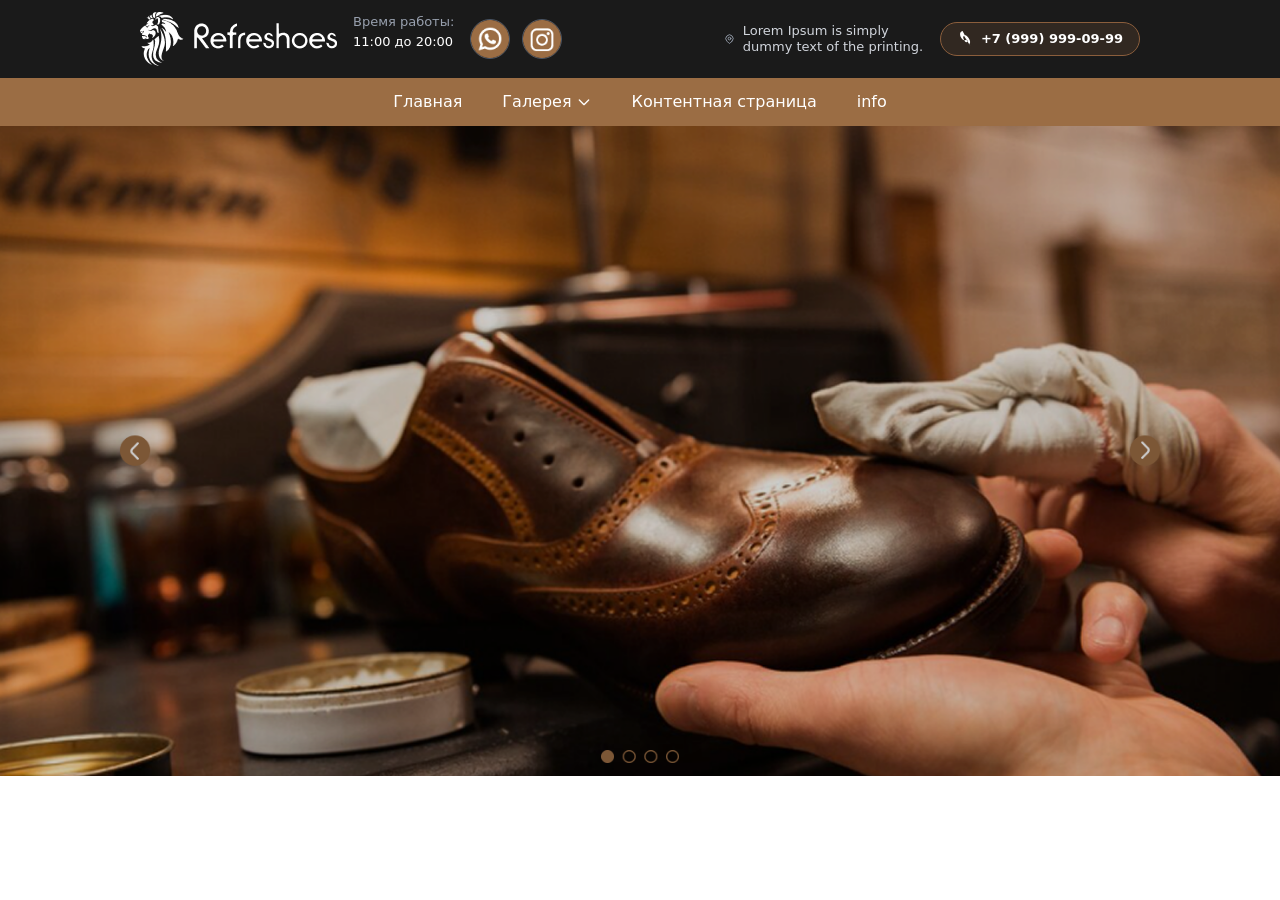
==== index.html @ 7513625f "section1" ====
<!DOCTYPE html>
<html lang="en">
<head>
    <meta charset="UTF-8">
    <meta name="viewport" content="width=device-width, initial-scale=1.0">
    <title>Document</title>
    <link rel="stylesheet" href="./src/output.css">
</head>
<body >

    <div class="bg-[#1a1a1a]"><header class="bg-[#1a1a1a] text-white py-3 px-4 md:px-10 flex flex-wrap items-center max-w-[1080px] m-auto justify-between text-[13px]">
        
       <div class="flex gap-4"> <div class=" items-center space-x-3">
            <div class=" flex items-center justify-center">
                <img src="./src/Refreshoes_LOGO копия 1.png" alt="">
            </div>
            
        </div>

        <div class="hidden lg:block text-gray-400">
            <p>Время работы:</p>
            <p class="text-white">11:00 до 20:00</p>
        </div>

        <div class="flex space-x-3 items-center">
            <a href="#" class="w-10 h-10 border border-gray-600 rounded-full flex items-center justify-center hover:bg-gray-700">
                <span class="text-[10px]"><img src="./src/Group 1100.png" alt=""></span>
            </a>
            <a href="#" class="w-10 h-10 border border-gray-600 rounded-full flex items-center justify-center hover:bg-gray-700">
                <span class="text-[10px]"><img src="./src/Group 1101.png" alt="">
                </span>
            </a>
        </div></div>
<div class="flex gap-4">
        <div class="hidden xl:flex items-center space-x-2 max-w-[200px]">
            <svg xmlns="http://www.w3.org/2000/svg" class="h-5 w-5 text-gray-400" fill="none" viewBox="0 0 24 24" stroke="currentColor">
                <path stroke-linecap="round" stroke-linejoin="round" stroke-width="2" d="M17.657 16.657L13.414 20.9a1.998 1.998 0 01-2.827 0l-4.244-4.243a8 8 0 1111.314 0z" />
                <path stroke-linecap="round" stroke-linejoin="round" stroke-width="2" d="M15 11a3 3 0 11-6 0 3 3 0 016 0z" />
            </svg>
            <p class="text-gray-300 leading-tight">Lorem Ipsum is simply dummy text of the printing.</p>
        </div>

        <div class="bg-[#8b5e3c]/20 border border-[#8b5e3c] rounded-full px-4 py-1.5 flex items-center space-x-2">
            <svg xmlns="http://www.w3.org/2000/svg" class="h-4 w-4" fill="currentColor" viewBox="0 0 24 24">
                <path d="M20 22.621l-3.521-6.795c-.008.004-1.974.97-2.064 1.011-2.24 1.086-6.799-7.82-4.509-8.954.058-.028 2.026-1.004 2.026-1.004l-3.571-6.879s-2.021.999-2.035 1.007c-4.861 2.544 1.515 15.283 6.441 12.652l.004.002 2.002-.985 3.521 6.795c4.772-2.319-3.238-15.549-8.294-13.104z"/>
            </svg>
            <span class="font-semibold">+7 (999) 999-09-99</span>
        </div></div>
    </header></div>

    <nav class="bg-[#9B6D44] text-white flex justify-center space-x-10 py-3 shadow-md">
        <a href="#" class="hover:text-gray-200 transition">Главная</a>
        <div class="flex items-center space-x-1 cursor-pointer hover:text-gray-200 transition">
            <span>Галерея</span>
            <svg xmlns="http://www.w3.org/2000/svg" class="h-4 w-4" fill="none" viewBox="0 0 24 24" stroke="currentColor">
                <path stroke-linecap="round" stroke-linejoin="round" stroke-width="2" d="M19 9l-7 7-7-7" />
            </svg>
        </div>
        <a href="#" class="hover:text-gray-200 transition">Контентная страница</a>
         <a href="#" class="hover:text-gray-200 transition">info</a>
    </nav>

    <section class="relative w-full h-[500px] md:h-[650px] overflow-hidden">
        <img src="./src/Group 14 (1).png" 
             alt="Shoe cleaning" 
             class="w-full h-full object-cover">
        
        <div class="absolute inset-0 bg-black/20"></div>

       
        
    </section>

</body>
</html>
---- src/output.css ----
/*! tailwindcss v4.2.4 | MIT License | https://tailwindcss.com */
@layer properties;
@layer theme, base, components, utilities;
@layer theme {
  :root, :host {
    --font-sans: ui-sans-serif, system-ui, sans-serif, "Apple Color Emoji",
      "Segoe UI Emoji", "Segoe UI Symbol", "Noto Color Emoji";
    --font-mono: ui-monospace, SFMono-Regular, Menlo, Monaco, Consolas, "Liberation Mono",
      "Courier New", monospace;
    --color-amber-50: oklch(98.7% 0.022 95.277);
    --color-amber-900: oklch(41.4% 0.112 45.904);
    --color-gray-100: oklch(96.7% 0.003 264.542);
    --color-gray-200: oklch(92.8% 0.006 264.531);
    --color-gray-300: oklch(87.2% 0.01 258.338);
    --color-gray-400: oklch(70.7% 0.022 261.325);
    --color-gray-600: oklch(44.6% 0.03 256.802);
    --color-gray-700: oklch(37.3% 0.034 259.733);
    --color-black: #000;
    --color-white: #fff;
    --spacing: 0.25rem;
    --container-2xl: 42rem;
    --text-sm: 0.875rem;
    --text-sm--line-height: calc(1.25 / 0.875);
    --text-xl: 1.25rem;
    --text-xl--line-height: calc(1.75 / 1.25);
    --text-3xl: 1.875rem;
    --text-3xl--line-height: calc(2.25 / 1.875);
    --text-4xl: 2.25rem;
    --text-4xl--line-height: calc(2.5 / 2.25);
    --font-weight-medium: 500;
    --font-weight-semibold: 600;
    --font-weight-bold: 700;
    --tracking-tight: -0.025em;
    --tracking-wider: 0.05em;
    --leading-tight: 1.25;
    --radius-lg: 0.5rem;
    --default-transition-duration: 150ms;
    --default-transition-timing-function: cubic-bezier(0.4, 0, 0.2, 1);
    --default-font-family: var(--font-sans);
    --default-mono-font-family: var(--font-mono);
  }
}
@layer base {
  *, ::after, ::before, ::backdrop, ::file-selector-button {
    box-sizing: border-box;
    margin: 0;
    padding: 0;
    border: 0 solid;
  }
  html, :host {
    line-height: 1.5;
    -webkit-text-size-adjust: 100%;
    tab-size: 4;
    font-family: var(--default-font-family, ui-sans-serif, system-ui, sans-serif, "Apple Color Emoji", "Segoe UI Emoji", "Segoe UI Symbol", "Noto Color Emoji");
    font-feature-settings: var(--default-font-feature-settings, normal);
    font-variation-settings: var(--default-font-variation-settings, normal);
    -webkit-tap-highlight-color: transparent;
  }
  hr {
    height: 0;
    color: inherit;
    border-top-width: 1px;
  }
  abbr:where([title]) {
    -webkit-text-decoration: underline dotted;
    text-decoration: underline dotted;
  }
  h1, h2, h3, h4, h5, h6 {
    font-size: inherit;
    font-weight: inherit;
  }
  a {
    color: inherit;
    -webkit-text-decoration: inherit;
    text-decoration: inherit;
  }
  b, strong {
    font-weight: bolder;
  }
  code, kbd, samp, pre {
    font-family: var(--default-mono-font-family, ui-monospace, SFMono-Regular, Menlo, Monaco, Consolas, "Liberation Mono", "Courier New", monospace);
    font-feature-settings: var(--default-mono-font-feature-settings, normal);
    font-variation-settings: var(--default-mono-font-variation-settings, normal);
    font-size: 1em;
  }
  small {
    font-size: 80%;
  }
  sub, sup {
    font-size: 75%;
    line-height: 0;
    position: relative;
    vertical-align: baseline;
  }
  sub {
    bottom: -0.25em;
  }
  sup {
    top: -0.5em;
  }
  table {
    text-indent: 0;
    border-color: inherit;
    border-collapse: collapse;
  }
  :-moz-focusring {
    outline: auto;
  }
  progress {
    vertical-align: baseline;
  }
  summary {
    display: list-item;
  }
  ol, ul, menu {
    list-style: none;
  }
  img, svg, video, canvas, audio, iframe, embed, object {
    display: block;
    vertical-align: middle;
  }
  img, video {
    max-width: 100%;
    height: auto;
  }
  button, input, select, optgroup, textarea, ::file-selector-button {
    font: inherit;
    font-feature-settings: inherit;
    font-variation-settings: inherit;
    letter-spacing: inherit;
    color: inherit;
    border-radius: 0;
    background-color: transparent;
    opacity: 1;
  }
  :where(select:is([multiple], [size])) optgroup {
    font-weight: bolder;
  }
  :where(select:is([multiple], [size])) optgroup option {
    padding-inline-start: 20px;
  }
  ::file-selector-button {
    margin-inline-end: 4px;
  }
  ::placeholder {
    opacity: 1;
  }
  @supports (not (-webkit-appearance: -apple-pay-button))  or (contain-intrinsic-size: 1px) {
    ::placeholder {
      color: currentcolor;
      @supports (color: color-mix(in lab, red, red)) {
        color: color-mix(in oklab, currentcolor 50%, transparent);
      }
    }
  }
  textarea {
    resize: vertical;
  }
  ::-webkit-search-decoration {
    -webkit-appearance: none;
  }
  ::-webkit-date-and-time-value {
    min-height: 1lh;
    text-align: inherit;
  }
  ::-webkit-datetime-edit {
    display: inline-flex;
  }
  ::-webkit-datetime-edit-fields-wrapper {
    padding: 0;
  }
  ::-webkit-datetime-edit, ::-webkit-datetime-edit-year-field, ::-webkit-datetime-edit-month-field, ::-webkit-datetime-edit-day-field, ::-webkit-datetime-edit-hour-field, ::-webkit-datetime-edit-minute-field, ::-webkit-datetime-edit-second-field, ::-webkit-datetime-edit-millisecond-field, ::-webkit-datetime-edit-meridiem-field {
    padding-block: 0;
  }
  ::-webkit-calendar-picker-indicator {
    line-height: 1;
  }
  :-moz-ui-invalid {
    box-shadow: none;
  }
  button, input:where([type="button"], [type="reset"], [type="submit"]), ::file-selector-button {
    appearance: button;
  }
  ::-webkit-inner-spin-button, ::-webkit-outer-spin-button {
    height: auto;
  }
  [hidden]:where(:not([hidden="until-found"])) {
    display: none !important;
  }
}
@layer utilities {
  .absolute {
    position: absolute;
  }
  .relative {
    position: relative;
  }
  .inset-0 {
    inset: calc(var(--spacing) * 0);
  }
  .top-1 {
    top: calc(var(--spacing) * 1);
  }
  .top-1\/2 {
    top: calc(1 / 2 * 100%);
  }
  .right-4 {
    right: calc(var(--spacing) * 4);
  }
  .bottom-6 {
    bottom: calc(var(--spacing) * 6);
  }
  .left-1 {
    left: calc(var(--spacing) * 1);
  }
  .left-1\/2 {
    left: calc(1 / 2 * 100%);
  }
  .left-4 {
    left: calc(var(--spacing) * 4);
  }
  .container {
    width: 100%;
    @media (width >= 40rem) {
      max-width: 40rem;
    }
    @media (width >= 48rem) {
      max-width: 48rem;
    }
    @media (width >= 64rem) {
      max-width: 64rem;
    }
    @media (width >= 80rem) {
      max-width: 80rem;
    }
    @media (width >= 96rem) {
      max-width: 96rem;
    }
  }
  .m-auto {
    margin: auto;
  }
  .mx-auto {
    margin-inline: auto;
  }
  .mt-4 {
    margin-top: calc(var(--spacing) * 4);
  }
  .mt-12 {
    margin-top: calc(var(--spacing) * 12);
  }
  .mb-3 {
    margin-bottom: calc(var(--spacing) * 3);
  }
  .mb-4 {
    margin-bottom: calc(var(--spacing) * 4);
  }
  .mb-12 {
    margin-bottom: calc(var(--spacing) * 12);
  }
  .flex {
    display: flex;
  }
  .grid {
    display: grid;
  }
  .hidden {
    display: none;
  }
  .inline-block {
    display: inline-block;
  }
  .table {
    display: table;
  }
  .h-1 {
    height: calc(var(--spacing) * 1);
  }
  .h-3 {
    height: calc(var(--spacing) * 3);
  }
  .h-4 {
    height: calc(var(--spacing) * 4);
  }
  .h-5 {
    height: calc(var(--spacing) * 5);
  }
  .h-6 {
    height: calc(var(--spacing) * 6);
  }
  .h-8 {
    height: calc(var(--spacing) * 8);
  }
  .h-10 {
    height: calc(var(--spacing) * 10);
  }
  .h-12 {
    height: calc(var(--spacing) * 12);
  }
  .h-56 {
    height: calc(var(--spacing) * 56);
  }
  .h-\[500px\] {
    height: 500px;
  }
  .h-full {
    height: 100%;
  }
  .w-3 {
    width: calc(var(--spacing) * 3);
  }
  .w-4 {
    width: calc(var(--spacing) * 4);
  }
  .w-5 {
    width: calc(var(--spacing) * 5);
  }
  .w-6 {
    width: calc(var(--spacing) * 6);
  }
  .w-8 {
    width: calc(var(--spacing) * 8);
  }
  .w-10 {
    width: calc(var(--spacing) * 10);
  }
  .w-12 {
    width: calc(var(--spacing) * 12);
  }
  .w-20 {
    width: calc(var(--spacing) * 20);
  }
  .w-full {
    width: 100%;
  }
  .max-w-2xl {
    max-width: var(--container-2xl);
  }
  .max-w-\[200\] {
    max-width: 200;
  }
  .max-w-\[200px\] {
    max-width: 200px;
  }
  .max-w-\[1000px\] {
    max-width: 1000px;
  }
  .max-w-\[1060px\] {
    max-width: 1060px;
  }
  .max-w-\[1080px\] {
    max-width: 1080px;
  }
  .max-w-\[1100px\] {
    max-width: 1100px;
  }
  .max-w-\[10670px\] {
    max-width: 10670px;
  }
  .border-collapse {
    border-collapse: collapse;
  }
  .-translate-x-1 {
    --tw-translate-x: calc(var(--spacing) * -1);
    translate: var(--tw-translate-x) var(--tw-translate-y);
  }
  .-translate-x-1\/2 {
    --tw-translate-x: calc(calc(1 / 2 * 100%) * -1);
    translate: var(--tw-translate-x) var(--tw-translate-y);
  }
  .-translate-y-1 {
    --tw-translate-y: calc(var(--spacing) * -1);
    translate: var(--tw-translate-x) var(--tw-translate-y);
  }
  .-translate-y-1\/2 {
    --tw-translate-y: calc(calc(1 / 2 * 100%) * -1);
    translate: var(--tw-translate-x) var(--tw-translate-y);
  }
  .cursor-pointer {
    cursor: pointer;
  }
  .resize {
    resize: both;
  }
  .grid-cols-1 {
    grid-template-columns: repeat(1, minmax(0, 1fr));
  }
  .flex-wrap {
    flex-wrap: wrap;
  }
  .items-center {
    align-items: center;
  }
  .justify-between {
    justify-content: space-between;
  }
  .justify-center {
    justify-content: center;
  }
  .gap-3 {
    gap: calc(var(--spacing) * 3);
  }
  .gap-4 {
    gap: calc(var(--spacing) * 4);
  }
  .gap-8 {
    gap: calc(var(--spacing) * 8);
  }
  .space-x-1 {
    :where(& > :not(:last-child)) {
      --tw-space-x-reverse: 0;
      margin-inline-start: calc(calc(var(--spacing) * 1) * var(--tw-space-x-reverse));
      margin-inline-end: calc(calc(var(--spacing) * 1) * calc(1 - var(--tw-space-x-reverse)));
    }
  }
  .space-x-2 {
    :where(& > :not(:last-child)) {
      --tw-space-x-reverse: 0;
      margin-inline-start: calc(calc(var(--spacing) * 2) * var(--tw-space-x-reverse));
      margin-inline-end: calc(calc(var(--spacing) * 2) * calc(1 - var(--tw-space-x-reverse)));
    }
  }
  .space-x-3 {
    :where(& > :not(:last-child)) {
      --tw-space-x-reverse: 0;
      margin-inline-start: calc(calc(var(--spacing) * 3) * var(--tw-space-x-reverse));
      margin-inline-end: calc(calc(var(--spacing) * 3) * calc(1 - var(--tw-space-x-reverse)));
    }
  }
  .space-x-10 {
    :where(& > :not(:last-child)) {
      --tw-space-x-reverse: 0;
      margin-inline-start: calc(calc(var(--spacing) * 10) * var(--tw-space-x-reverse));
      margin-inline-end: calc(calc(var(--spacing) * 10) * calc(1 - var(--tw-space-x-reverse)));
    }
  }
  .overflow-hidden {
    overflow: hidden;
  }
  .rounded-full {
    border-radius: calc(infinity * 1px);
  }
  .rounded-lg {
    border-radius: var(--radius-lg);
  }
  .border {
    border-style: var(--tw-border-style);
    border-width: 1px;
  }
  .border-\[\#8b5e3c\] {
    border-color: #8b5e3c;
  }
  .border-gray-100 {
    border-color: var(--color-gray-100);
  }
  .border-gray-600 {
    border-color: var(--color-gray-600);
  }
  .border-white {
    border-color: var(--color-white);
  }
  .border-white\/50 {
    border-color: color-mix(in srgb, #fff 50%, transparent);
    @supports (color: color-mix(in lab, red, red)) {
      border-color: color-mix(in oklab, var(--color-white) 50%, transparent);
    }
  }
  .bg-\[\#1a1a1a\] {
    background-color: #1a1a1a;
  }
  .bg-\[\#8b5e3c\] {
    background-color: #8b5e3c;
  }
  .bg-\[\#8b5e3c\]\/20 {
    background-color: color-mix(in oklab, #8b5e3c 20%, transparent);
  }
  .bg-\[\#9B6D44\] {
    background-color: #9B6D44;
  }
  .bg-\[\#f9f9f9\] {
    background-color: #f9f9f9;
  }
  .bg-\[bg-\[\#1a1a1a\]\] {
    background-color: bg-[#1a1a1a];
  }
  .bg-amber-50 {
    background-color: var(--color-amber-50);
  }
  .bg-amber-900 {
    background-color: var(--color-amber-900);
  }
  .bg-black {
    background-color: var(--color-black);
  }
  .bg-black\/20 {
    background-color: color-mix(in srgb, #000 20%, transparent);
    @supports (color: color-mix(in lab, red, red)) {
      background-color: color-mix(in oklab, var(--color-black) 20%, transparent);
    }
  }
  .bg-gray-100 {
    background-color: var(--color-gray-100);
  }
  .bg-white {
    background-color: var(--color-white);
  }
  .bg-white\/20 {
    background-color: color-mix(in srgb, #fff 20%, transparent);
    @supports (color: color-mix(in lab, red, red)) {
      background-color: color-mix(in oklab, var(--color-white) 20%, transparent);
    }
  }
  .bg-white\/30 {
    background-color: color-mix(in srgb, #fff 30%, transparent);
    @supports (color: color-mix(in lab, red, red)) {
      background-color: color-mix(in oklab, var(--color-white) 30%, transparent);
    }
  }
  .object-cover {
    object-fit: cover;
  }
  .p-6 {
    padding: calc(var(--spacing) * 6);
  }
  .px-4 {
    padding-inline: calc(var(--spacing) * 4);
  }
  .px-8 {
    padding-inline: calc(var(--spacing) * 8);
  }
  .py-1 {
    padding-block: calc(var(--spacing) * 1);
  }
  .py-1\.5 {
    padding-block: calc(var(--spacing) * 1.5);
  }
  .py-3 {
    padding-block: calc(var(--spacing) * 3);
  }
  .py-16 {
    padding-block: calc(var(--spacing) * 16);
  }
  .text-center {
    text-align: center;
  }
  .text-3xl {
    font-size: var(--text-3xl);
    line-height: var(--tw-leading, var(--text-3xl--line-height));
  }
  .text-sm {
    font-size: var(--text-sm);
    line-height: var(--tw-leading, var(--text-sm--line-height));
  }
  .text-xl {
    font-size: var(--text-xl);
    line-height: var(--tw-leading, var(--text-xl--line-height));
  }
  .text-\[10px\] {
    font-size: 10px;
  }
  .text-\[13px\] {
    font-size: 13px;
  }
  .leading-tight {
    --tw-leading: var(--leading-tight);
    line-height: var(--leading-tight);
  }
  .font-bold {
    --tw-font-weight: var(--font-weight-bold);
    font-weight: var(--font-weight-bold);
  }
  .font-medium {
    --tw-font-weight: var(--font-weight-medium);
    font-weight: var(--font-weight-medium);
  }
  .font-semibold {
    --tw-font-weight: var(--font-weight-semibold);
    font-weight: var(--font-weight-semibold);
  }
  .tracking-tight {
    --tw-tracking: var(--tracking-tight);
    letter-spacing: var(--tracking-tight);
  }
  .tracking-wider {
    --tw-tracking: var(--tracking-wider);
    letter-spacing: var(--tracking-wider);
  }
  .text-\[\#1a1a1a\] {
    color: #1a1a1a;
  }
  .text-\[\#8b5e3c\] {
    color: #8b5e3c;
  }
  .text-gray-300 {
    color: var(--color-gray-300);
  }
  .text-gray-400 {
    color: var(--color-gray-400);
  }
  .text-gray-600 {
    color: var(--color-gray-600);
  }
  .text-white {
    color: var(--color-white);
  }
  .uppercase {
    text-transform: uppercase;
  }
  .underline {
    text-decoration-line: underline;
  }
  .shadow-lg {
    --tw-shadow: 0 10px 15px -3px var(--tw-shadow-color, rgb(0 0 0 / 0.1)), 0 4px 6px -4px var(--tw-shadow-color, rgb(0 0 0 / 0.1));
    box-shadow: var(--tw-inset-shadow), var(--tw-inset-ring-shadow), var(--tw-ring-offset-shadow), var(--tw-ring-shadow), var(--tw-shadow);
  }
  .shadow-md {
    --tw-shadow: 0 4px 6px -1px var(--tw-shadow-color, rgb(0 0 0 / 0.1)), 0 2px 4px -2px var(--tw-shadow-color, rgb(0 0 0 / 0.1));
    box-shadow: var(--tw-inset-shadow), var(--tw-inset-ring-shadow), var(--tw-ring-offset-shadow), var(--tw-ring-shadow), var(--tw-shadow);
  }
  .outline {
    outline-style: var(--tw-outline-style);
    outline-width: 1px;
  }
  .transition {
    transition-property: color, background-color, border-color, outline-color, text-decoration-color, fill, stroke, --tw-gradient-from, --tw-gradient-via, --tw-gradient-to, opacity, box-shadow, transform, translate, scale, rotate, filter, -webkit-backdrop-filter, backdrop-filter, display, content-visibility, overlay, pointer-events;
    transition-timing-function: var(--tw-ease, var(--default-transition-timing-function));
    transition-duration: var(--tw-duration, var(--default-transition-duration));
  }
  .transition-all {
    transition-property: all;
    transition-timing-function: var(--tw-ease, var(--default-transition-timing-function));
    transition-duration: var(--tw-duration, var(--default-transition-duration));
  }
  .transition-transform {
    transition-property: transform, translate, scale, rotate;
    transition-timing-function: var(--tw-ease, var(--default-transition-timing-function));
    transition-duration: var(--tw-duration, var(--default-transition-duration));
  }
  .duration-300 {
    --tw-duration: 300ms;
    transition-duration: 300ms;
  }
  .duration-500 {
    --tw-duration: 500ms;
    transition-duration: 500ms;
  }
  .group-hover\:scale-110 {
    &:is(:where(.group):hover *) {
      @media (hover: hover) {
        --tw-scale-x: 110%;
        --tw-scale-y: 110%;
        --tw-scale-z: 110%;
        scale: var(--tw-scale-x) var(--tw-scale-y);
      }
    }
  }
  .hover\:-translate-y-2 {
    &:hover {
      @media (hover: hover) {
        --tw-translate-y: calc(var(--spacing) * -2);
        translate: var(--tw-translate-x) var(--tw-translate-y);
      }
    }
  }
  .hover\:bg-\[\#6f4a30\] {
    &:hover {
      @media (hover: hover) {
        background-color: #6f4a30;
      }
    }
  }
  .hover\:bg-gray-700 {
    &:hover {
      @media (hover: hover) {
        background-color: var(--color-gray-700);
      }
    }
  }
  .hover\:bg-white\/40 {
    &:hover {
      @media (hover: hover) {
        background-color: color-mix(in srgb, #fff 40%, transparent);
        @supports (color: color-mix(in lab, red, red)) {
          background-color: color-mix(in oklab, var(--color-white) 40%, transparent);
        }
      }
    }
  }
  .hover\:bg-white\/50 {
    &:hover {
      @media (hover: hover) {
        background-color: color-mix(in srgb, #fff 50%, transparent);
        @supports (color: color-mix(in lab, red, red)) {
          background-color: color-mix(in oklab, var(--color-white) 50%, transparent);
        }
      }
    }
  }
  .hover\:text-gray-200 {
    &:hover {
      @media (hover: hover) {
        color: var(--color-gray-200);
      }
    }
  }
  .hover\:shadow-xl {
    &:hover {
      @media (hover: hover) {
        --tw-shadow: 0 20px 25px -5px var(--tw-shadow-color, rgb(0 0 0 / 0.1)), 0 8px 10px -6px var(--tw-shadow-color, rgb(0 0 0 / 0.1));
        box-shadow: var(--tw-inset-shadow), var(--tw-inset-ring-shadow), var(--tw-ring-offset-shadow), var(--tw-ring-shadow), var(--tw-shadow);
      }
    }
  }
  .md\:h-\[650px\] {
    @media (width >= 48rem) {
      height: 650px;
    }
  }
  .md\:grid-cols-3 {
    @media (width >= 48rem) {
      grid-template-columns: repeat(3, minmax(0, 1fr));
    }
  }
  .md\:px-10 {
    @media (width >= 48rem) {
      padding-inline: calc(var(--spacing) * 10);
    }
  }
  .md\:text-4xl {
    @media (width >= 48rem) {
      font-size: var(--text-4xl);
      line-height: var(--tw-leading, var(--text-4xl--line-height));
    }
  }
  .lg\:block {
    @media (width >= 64rem) {
      display: block;
    }
  }
  .xl\:flex {
    @media (width >= 80rem) {
      display: flex;
    }
  }
}
@property --tw-translate-x {
  syntax: "*";
  inherits: false;
  initial-value: 0;
}
@property --tw-translate-y {
  syntax: "*";
  inherits: false;
  initial-value: 0;
}
@property --tw-translate-z {
  syntax: "*";
  inherits: false;
  initial-value: 0;
}
@property --tw-space-x-reverse {
  syntax: "*";
  inherits: false;
  initial-value: 0;
}
@property --tw-border-style {
  syntax: "*";
  inherits: false;
  initial-value: solid;
}
@property --tw-leading {
  syntax: "*";
  inherits: false;
}
@property --tw-font-weight {
  syntax: "*";
  inherits: false;
}
@property --tw-tracking {
  syntax: "*";
  inherits: false;
}
@property --tw-shadow {
  syntax: "*";
  inherits: false;
  initial-value: 0 0 #0000;
}
@property --tw-shadow-color {
  syntax: "*";
  inherits: false;
}
@property --tw-shadow-alpha {
  syntax: "<percentage>";
  inherits: false;
  initial-value: 100%;
}
@property --tw-inset-shadow {
  syntax: "*";
  inherits: false;
  initial-value: 0 0 #0000;
}
@property --tw-inset-shadow-color {
  syntax: "*";
  inherits: false;
}
@property --tw-inset-shadow-alpha {
  syntax: "<percentage>";
  inherits: false;
  initial-value: 100%;
}
@property --tw-ring-color {
  syntax: "*";
  inherits: false;
}
@property --tw-ring-shadow {
  syntax: "*";
  inherits: false;
  initial-value: 0 0 #0000;
}
@property --tw-inset-ring-color {
  syntax: "*";
  inherits: false;
}
@property --tw-inset-ring-shadow {
  syntax: "*";
  inherits: false;
  initial-value: 0 0 #0000;
}
@property --tw-ring-inset {
  syntax: "*";
  inherits: false;
}
@property --tw-ring-offset-width {
  syntax: "<length>";
  inherits: false;
  initial-value: 0px;
}
@property --tw-ring-offset-color {
  syntax: "*";
  inherits: false;
  initial-value: #fff;
}
@property --tw-ring-offset-shadow {
  syntax: "*";
  inherits: false;
  initial-value: 0 0 #0000;
}
@property --tw-outline-style {
  syntax: "*";
  inherits: false;
  initial-value: solid;
}
@property --tw-duration {
  syntax: "*";
  inherits: false;
}
@property --tw-scale-x {
  syntax: "*";
  inherits: false;
  initial-value: 1;
}
@property --tw-scale-y {
  syntax: "*";
  inherits: false;
  initial-value: 1;
}
@property --tw-scale-z {
  syntax: "*";
  inherits: false;
  initial-value: 1;
}
@layer properties {
  @supports ((-webkit-hyphens: none) and (not (margin-trim: inline))) or ((-moz-orient: inline) and (not (color:rgb(from red r g b)))) {
    *, ::before, ::after, ::backdrop {
      --tw-translate-x: 0;
      --tw-translate-y: 0;
      --tw-translate-z: 0;
      --tw-space-x-reverse: 0;
      --tw-border-style: solid;
      --tw-leading: initial;
      --tw-font-weight: initial;
      --tw-tracking: initial;
      --tw-shadow: 0 0 #0000;
      --tw-shadow-color: initial;
      --tw-shadow-alpha: 100%;
      --tw-inset-shadow: 0 0 #0000;
      --tw-inset-shadow-color: initial;
      --tw-inset-shadow-alpha: 100%;
      --tw-ring-color: initial;
      --tw-ring-shadow: 0 0 #0000;
      --tw-inset-ring-color: initial;
      --tw-inset-ring-shadow: 0 0 #0000;
      --tw-ring-inset: initial;
      --tw-ring-offset-width: 0px;
      --tw-ring-offset-color: #fff;
      --tw-ring-offset-shadow: 0 0 #0000;
      --tw-outline-style: solid;
      --tw-duration: initial;
      --tw-scale-x: 1;
      --tw-scale-y: 1;
      --tw-scale-z: 1;
    }
  }
}
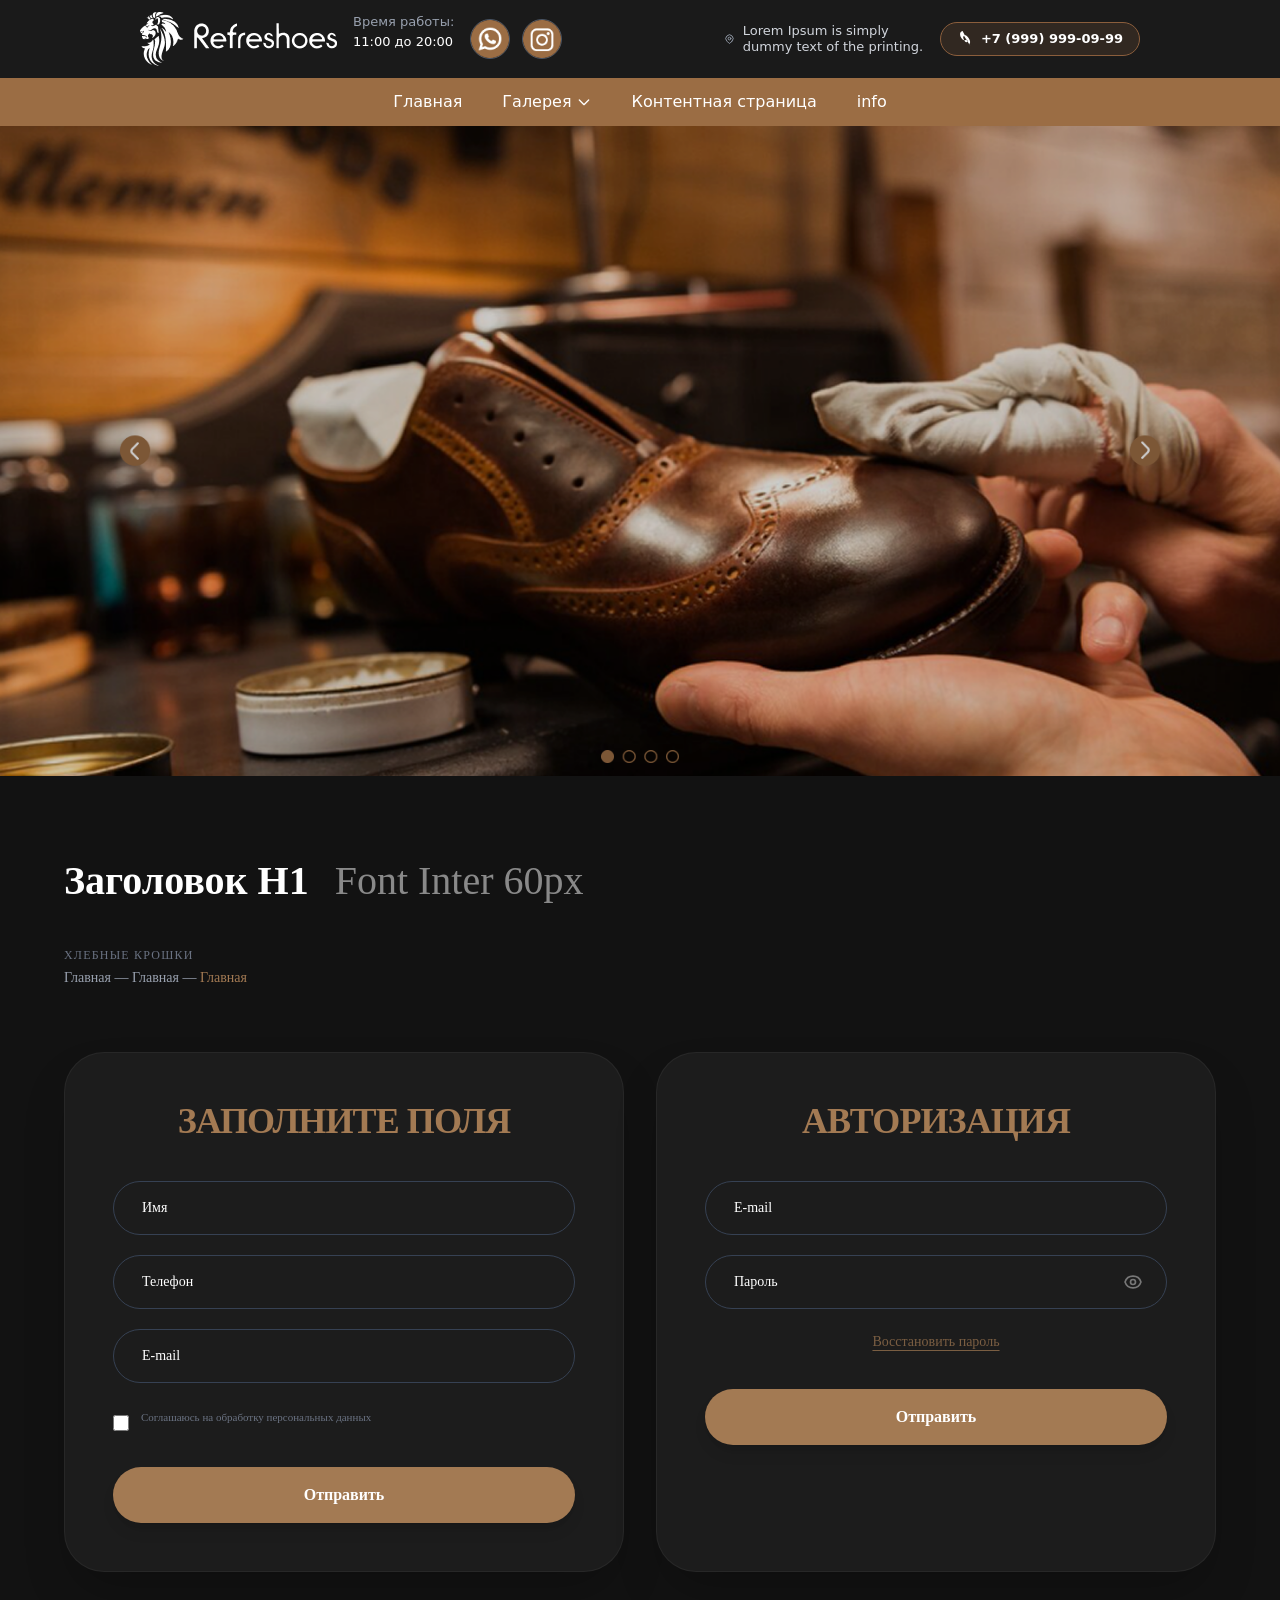
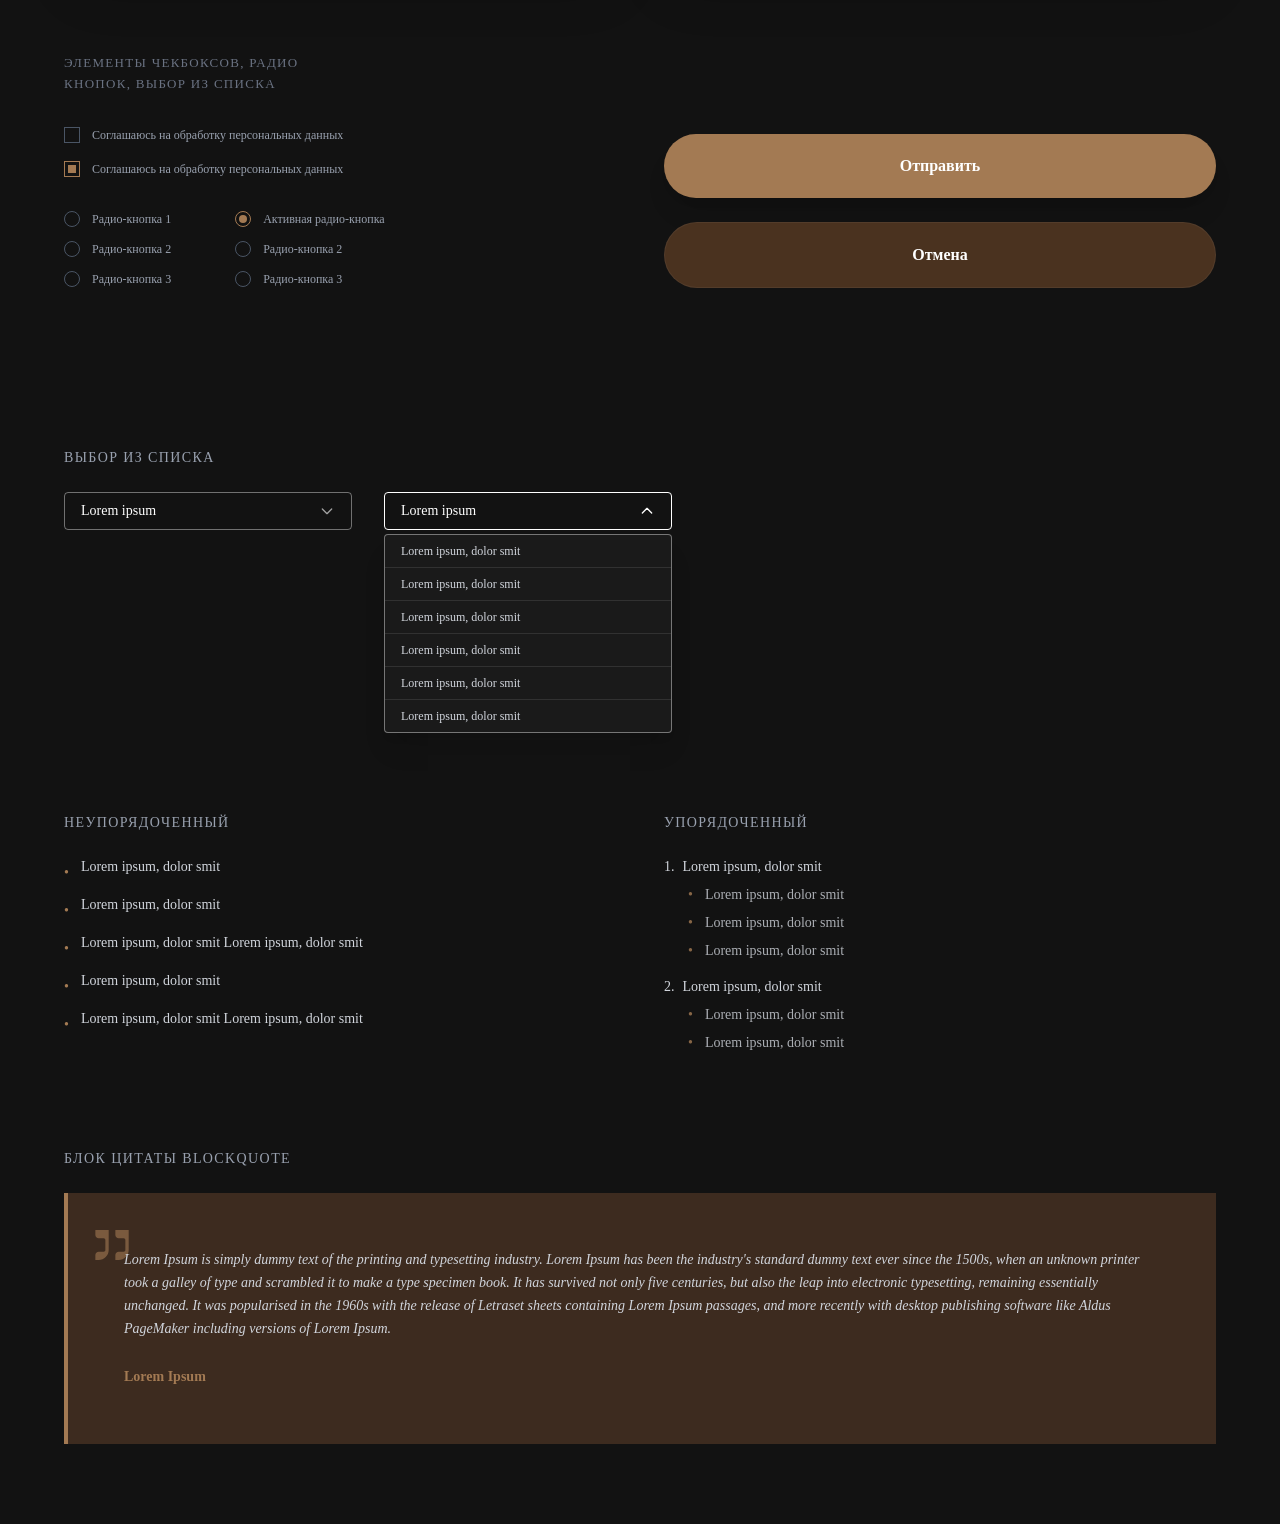
==== commit 84f0365a: "section2" ====
--- a/index.html
+++ b/index.html
@@ -70,6 +70,237 @@
        
         
     </section>
-
+ <section class="bg-[#121212] text-white py-20 px-4 font-['Inter']">
+    <div class="max-w-6xl mx-auto">
+        
+        <div class="mb-16">
+            <h1 class="text-4xl md:text-[40px] font-bold leading-tight mb-10">
+                Заголовок H1 <span class="font-light opacity-50 ml-4 hidden md:inline">Font Inter 60px</span>
+            </h1>
+            
+            <div class="space-y-1">
+                <p class="text-[12px] text-gray-500 uppercase tracking-widest">Хлебные крошки</p>
+                <nav class="text-sm text-gray-400">
+                    <a href="#" class="hover:text-white">Главная</a> — 
+                    <a href="#" class="hover:text-white">Главная</a> — 
+                    <span class="text-[#a37a53]">Главная</span>
+                </nav>
+            </div>
+        </div>
+
+        <div class="grid grid-cols-1 lg:grid-cols-2 gap-8 mb-20">
+            
+            <div class="bg-[#1c1c1c] p-8 md:p-12 rounded-[40px] shadow-2xl border border-white/5">
+                <h2 class="text-[#a37a53] text-3xl md:text-4xl font-bold mb-10 text-center uppercase tracking-tight">Заполните поля</h2>
+                <div class="space-y-5">
+                    <input type="text" placeholder="Имя" class="w-full bg-transparent border border-gray-700 rounded-full py-4 px-7 outline-none focus:border-[#a37a53] transition-colors text-sm">
+                    <input type="text" placeholder="Телефон" class="w-full bg-transparent border border-gray-700 rounded-full py-4 px-7 outline-none focus:border-[#a37a53] transition-colors text-sm">
+                    <input type="email" placeholder="E-mail" class="w-full bg-transparent border border-gray-700 rounded-full py-4 px-7 outline-none focus:border-[#a37a53] transition-colors text-sm">
+                    
+                    <label class="flex items-start gap-3 cursor-pointer group pt-2">
+                        <input type="checkbox" class="mt-1 w-4 h-4 rounded border-gray-700 bg-transparent accent-[#a37a53]">
+                        <span class="text-[11px] text-gray-500 group-hover:text-gray-300 transition-colors leading-tight">
+                            Соглашаюсь на обработку персональных данных
+                        </span>
+                    </label>
+
+                    <button class="w-full bg-[#a37a53] hover:bg-[#8b6542] text-white font-semibold py-4 rounded-full mt-4 transition-all shadow-lg active:scale-[0.98]">
+                        Отправить
+                    </button>
+                </div>
+            </div>
+
+            <div class="bg-[#1c1c1c] p-8 md:p-12 rounded-[40px] shadow-2xl border border-white/5">
+                <h2 class="text-[#a37a53] text-3xl md:text-4xl font-bold mb-10 text-center uppercase tracking-tight">Авторизация</h2>
+                <div class="space-y-5">
+                    <input type="email" placeholder="E-mail" class="w-full bg-transparent border border-gray-700 rounded-full py-4 px-7 outline-none focus:border-[#a37a53] transition-colors text-sm">
+                    
+                    <div class="relative">
+                        <input type="password" placeholder="Пароль" class="w-full bg-transparent border border-gray-700 rounded-full py-4 px-7 outline-none focus:border-[#a37a53] transition-colors text-sm">
+                        <button class="absolute right-6 top-1/2 -translate-y-1/2 opacity-40 hover:opacity-100 transition-opacity">
+                            <svg xmlns="http://www.w3.org/2000/svg" class="h-5 w-5" fill="none" viewBox="0 0 24 24" stroke="currentColor">
+                                <path stroke-linecap="round" stroke-linejoin="round" stroke-width="2" d="M15 12a3 3 0 11-6 0 3 3 0 016 0z" />
+                                <path stroke-linecap="round" stroke-linejoin="round" stroke-width="2" d="M2.458 12C3.732 7.943 7.523 5 12 5c4.478 0 8.268 2.943 9.542 7-1.274 4.057-5.064 7-9.542 7-4.477 0-8.268-2.943-9.542-7z" />
+                            </svg>
+                        </button>
+                    </div>
+
+                    <div class="text-center">
+                        <a href="./index.html" class="text-sm text-[#a37a53] underline underline-offset-4 opacity-70 hover:opacity-100 transition-opacity">Восстановить пароль</a>
+                    </div>
+
+                    <button class="w-full bg-[#a37a53] hover:bg-[#8b6542] text-white font-semibold py-4 rounded-full mt-4 transition-all shadow-lg active:scale-[0.98]">
+                        Отправить
+                    </button>
+                </div>
+            </div>
+        </div>
+
+        <div class="grid grid-cols-1 md:grid-cols-2 gap-12 items-end">
+            
+            <div class="space-y-8">
+                <p class="text-[13px] text-gray-500 leading-relaxed uppercase tracking-widest">
+                    Элементы чекбоксов, радио<br>кнопок, выбор из списка
+                </p>
+
+                <div class="space-y-4">
+                    <label class="flex items-center gap-3 cursor-pointer group">
+                        <div class="w-4 h-4 border border-gray-600 group-hover:border-[#a37a53] transition-colors"></div>
+                        <span class="text-[12px] text-gray-400">Соглашаюсь на обработку персональных данных</span>
+                    </label>
+                    <label class="flex items-center gap-3 cursor-pointer group">
+                        <div class="w-4 h-4 border border-[#a37a53] flex items-center justify-center">
+                            <div class="w-2 h-2 bg-[#a37a53]"></div>
+                        </div>
+                        <span class="text-[12px] text-gray-400">Соглашаюсь на обработку персональных данных</span>
+                    </label>
+                </div>
+
+                <div class="flex gap-16">
+                    <div class="space-y-3">
+                        <label class="flex items-center gap-3 cursor-pointer"><div class="w-4 h-4 border border-gray-600 rounded-full"></div><span class="text-[12px] text-gray-400">Радио-кнопка 1</span></label>
+                        <label class="flex items-center gap-3 cursor-pointer"><div class="w-4 h-4 border border-gray-600 rounded-full"></div><span class="text-[12px] text-gray-400">Радио-кнопка 2</span></label>
+                          <label class="flex items-center gap-3 cursor-pointer"><div class="w-4 h-4 border border-gray-600 rounded-full"></div><span class="text-[12px] text-gray-400">Радио-кнопка 3</span></label>
+                    </div>
+                    <div class="space-y-3">
+                        <label class="flex items-center gap-3 cursor-pointer">
+                            <div class="w-4 h-4 border border-[#a37a53] rounded-full flex items-center justify-center">
+                                <div class="w-2 h-2 bg-[#a37a53] rounded-full"></div>
+                            </div>
+                            <span class="text-[12px] text-gray-400">Активная радио-кнопка</span>
+                        </label>
+                        <label class="flex items-center gap-3 cursor-pointer"><div class="w-4 h-4 border border-gray-600 rounded-full"></div><span class="text-[12px] text-gray-400">Радио-кнопка 2</span></label>
+                          <label class="flex items-center gap-3 cursor-pointer"><div class="w-4 h-4 border border-gray-600 rounded-full"></div><span class="text-[12px] text-gray-400">Радио-кнопка 3</span></label>
+                    </div>
+                </div>
+            </div>
+
+            <div class="space-y-6">
+                <button class="w-full bg-[#a37a53] hover:bg-[#8b6542] text-white font-semibold py-5 rounded-full transition-all shadow-xl">
+                    Отправить
+                </button>
+                <button class="w-full bg-[#4a321f] hover:bg-[#5d3f24] text-white font-semibold py-5 rounded-full transition-all border border-white/5">
+                    Отмена
+                </button>
+            </div>
+
+        </div>
+    </div>
+</section>
+<section class="bg-[#121212] text-white py-20 px-4 font-['Inter']">
+    <div class="max-w-6xl mx-auto">
+        
+        <div class="mb-20">
+            <h3 class="text-gray-400 text-sm mb-6 uppercase tracking-widest">выбор из списка</h3>
+            <div class="flex flex-col md:flex-row gap-8 items-start">
+                
+                <div class="relative w-full md:w-72">
+                    <div class="border border-white/40 rounded-sm px-4 py-2 flex justify-between items-center cursor-pointer hover:border-white transition-colors">
+                        <span class="text-sm">Lorem ipsum</span>
+                        <svg xmlns="http://www.w3.org/2000/svg" class="h-4 w-4 opacity-60" fill="none" viewBox="0 0 24 24" stroke="currentColor">
+                            <path stroke-linecap="round" stroke-linejoin="round" stroke-width="2" d="M19 9l-7 7-7-7" />
+                        </svg>
+                    </div>
+                </div>
+
+                <div class="relative w-full md:w-72">
+                    <div class="border border-white rounded-sm px-4 py-2 flex justify-between items-center cursor-pointer">
+                        <span class="text-sm">Lorem ipsum</span>
+                        <svg xmlns="http://www.w3.org/2000/svg" class="h-4 w-4" fill="none" viewBox="0 0 24 24" stroke="currentColor">
+                            <path stroke-linecap="round" stroke-linejoin="round" stroke-width="2" d="M5 15l7-7 7 7" />
+                        </svg>
+                    </div>
+                    <div class="mt-1 border border-white/40 bg-[#1a1a1a] rounded-sm overflow-hidden shadow-xl">
+                        <div class="px-4 py-2 text-xs text-gray-300 border-b border-white/10 hover:bg-white/5 cursor-pointer">Lorem ipsum, dolor smit</div>
+                        <div class="px-4 py-2 text-xs text-gray-300 border-b border-white/10 hover:bg-white/5 cursor-pointer">Lorem ipsum, dolor smit</div>
+                        <div class="px-4 py-2 text-xs text-gray-300 border-b border-white/10 hover:bg-white/5 cursor-pointer">Lorem ipsum, dolor smit</div>
+                        <div class="px-4 py-2 text-xs text-gray-300 border-b border-white/10 hover:bg-white/5 cursor-pointer">Lorem ipsum, dolor smit</div>
+                        <div class="px-4 py-2 text-xs text-gray-300 border-b border-white/10 hover:bg-white/5 cursor-pointer">Lorem ipsum, dolor smit</div>
+                        <div class="px-4 py-2 text-xs text-gray-300 hover:bg-white/5 cursor-pointer">Lorem ipsum, dolor smit</div>
+                    </div>
+                </div>
+            </div>
+        </div>
+
+        <div class="grid grid-cols-1 md:grid-cols-2 gap-12 mb-24">
+            
+            <div>
+                <h3 class="text-gray-400 text-sm mb-6 uppercase tracking-widest">неупорядоченный</h3>
+                <ul class="space-y-3">
+                    <li class="flex items-start gap-3 text-sm text-gray-300">
+                        <span class="text-[#a37a53] mt-1.5">•</span> 
+                        Lorem ipsum, dolor smit
+                    </li>
+                    <li class="flex items-start gap-3 text-sm text-gray-300">
+                        <span class="text-[#a37a53] mt-1.5">•</span> 
+                        Lorem ipsum, dolor smit
+                    </li>
+                    <li class="flex items-start gap-3 text-sm text-gray-300">
+                        <span class="text-[#a37a53] mt-1.5">•</span> 
+                        Lorem ipsum, dolor smit Lorem ipsum, dolor smit
+                    </li>
+                    <li class="flex items-start gap-3 text-sm text-gray-300">
+                        <span class="text-[#a37a53] mt-1.5">•</span> 
+                        Lorem ipsum, dolor smit
+                    </li>
+                    <li class="flex items-start gap-3 text-sm text-gray-300">
+                        <span class="text-[#a37a53] mt-1.5">•</span> 
+                        Lorem ipsum, dolor smit Lorem ipsum, dolor smit
+                    </li>
+                </ul>
+            </div>
+
+            <div>
+                <h3 class="text-gray-400 text-sm mb-6 uppercase tracking-widest">упорядоченный</h3>
+                <ol class="space-y-4 text-sm text-gray-300">
+                    <li>
+                        <div class="flex gap-2"><span>1.</span> Lorem ipsum, dolor smit</div>
+                        <ul class="pl-6 mt-2 space-y-2 opacity-80">
+                            <li class="flex items-center gap-3">
+                                <span class="text-[#a37a53]">•</span> Lorem ipsum, dolor smit
+                            </li>
+                            <li class="flex items-center gap-3">
+                                <span class="text-[#a37a53]">•</span> Lorem ipsum, dolor smit
+                            </li>
+                            <li class="flex items-center gap-3">
+                                <span class="text-[#a37a53]">•</span> Lorem ipsum, dolor smit
+                            </li>
+                        </ul>
+                    </li>
+                    <li>
+                        <div class="flex gap-2"><span>2.</span> Lorem ipsum, dolor smit</div>
+                        <ul class="pl-6 mt-2 space-y-2 opacity-80">
+                            <li class="flex items-center gap-3">
+                                <span class="text-[#a37a53]">•</span> Lorem ipsum, dolor smit
+                            </li>
+                            <li class="flex items-center gap-3">
+                                <span class="text-[#a37a53]">•</span> Lorem ipsum, dolor smit
+                            </li>
+                        </ul>
+                    </li>
+                </ol>
+            </div>
+        </div>
+
+        <div>
+            <h3 class="text-gray-400 text-sm mb-6 uppercase tracking-widest">Блок цитаты blockquote</h3>
+            <blockquote class="relative bg-[#3d2b1f] border-l-4 border-[#a37a53] p-10 md:p-14 overflow-hidden">
+                <div class="absolute top-8 left-6 text-[#a37a53] opacity-60">
+                    <svg width="40" height="40" viewBox="0 0 24 24" fill="currentColor">
+                        <path d="M14.017 21L14.017 18C14.017 16.8954 14.9124 16 16.017 16H19.017C19.5693 16 20.017 15.5523 20.017 15V9C20.017 8.44772 19.5693 8 19.017 8H16.017C14.9124 8 14.017 7.10457 14.017 6V3L22.017 3V15C22.017 18.3137 19.3307 21 16.017 21H14.017ZM2.017 21L2.017 18C2.017 16.8954 2.91243 16 4.017 16H7.017C7.56928 16 8.017 15.5523 8.017 15V9C8.017 8.44772 7.56928 8 7.017 8H4.017C2.91243 8 2.017 7.10457 2.017 6V3L10.017 3V15C10.017 18.3137 7.33072 21 4.017 21H2.017Z" />
+                    </svg>
+                </div>
+                
+                <div class="relative z-10">
+                    <p class="text-gray-300 italic text-sm leading-relaxed mb-6">
+                        Lorem Ipsum is simply dummy text of the printing and typesetting industry. Lorem Ipsum has been the industry's standard dummy text ever since the 1500s, when an unknown printer took a galley of type and scrambled it to make a type specimen book. It has survived not only five centuries, but also the leap into electronic typesetting, remaining essentially unchanged. It was popularised in the 1960s with the release of Letraset sheets containing Lorem Ipsum passages, and more recently with desktop publishing software like Aldus PageMaker including versions of Lorem Ipsum.
+                    </p>
+                    <cite class="not-italic font-bold text-[#a37a53] text-sm">Lorem Ipsum</cite>
+                </div>
+            </blockquote>
+        </div>
+
+    </div>
+</section>
 </body>
 </html>
--- a/src/output.css
+++ b/src/output.css
@@ -13,12 +13,16 @@
     --color-gray-200: oklch(92.8% 0.006 264.531);
     --color-gray-300: oklch(87.2% 0.01 258.338);
     --color-gray-400: oklch(70.7% 0.022 261.325);
+    --color-gray-500: oklch(55.1% 0.027 264.364);
     --color-gray-600: oklch(44.6% 0.03 256.802);
     --color-gray-700: oklch(37.3% 0.034 259.733);
     --color-black: #000;
     --color-white: #fff;
     --spacing: 0.25rem;
     --container-2xl: 42rem;
+    --container-6xl: 72rem;
+    --text-xs: 0.75rem;
+    --text-xs--line-height: calc(1 / 0.75);
     --text-sm: 0.875rem;
     --text-sm--line-height: calc(1.25 / 0.875);
     --text-xl: 1.25rem;
@@ -27,12 +31,16 @@
     --text-3xl--line-height: calc(2.25 / 1.875);
     --text-4xl: 2.25rem;
     --text-4xl--line-height: calc(2.5 / 2.25);
+    --font-weight-light: 300;
     --font-weight-medium: 500;
     --font-weight-semibold: 600;
     --font-weight-bold: 700;
     --tracking-tight: -0.025em;
     --tracking-wider: 0.05em;
+    --tracking-widest: 0.1em;
     --leading-tight: 1.25;
+    --leading-relaxed: 1.625;
+    --radius-sm: 0.25rem;
     --radius-lg: 0.5rem;
     --default-transition-duration: 150ms;
     --default-transition-timing-function: cubic-bezier(0.4, 0, 0.2, 1);
@@ -204,9 +212,15 @@
   .top-1\/2 {
     top: calc(1 / 2 * 100%);
   }
+  .top-8 {
+    top: calc(var(--spacing) * 8);
+  }
   .right-4 {
     right: calc(var(--spacing) * 4);
   }
+  .right-6 {
+    right: calc(var(--spacing) * 6);
+  }
   .bottom-6 {
     bottom: calc(var(--spacing) * 6);
   }
@@ -218,6 +232,12 @@
   }
   .left-4 {
     left: calc(var(--spacing) * 4);
+  }
+  .left-6 {
+    left: calc(var(--spacing) * 6);
+  }
+  .z-10 {
+    z-index: 10;
   }
   .container {
     width: 100%;
@@ -243,6 +263,15 @@
   .mx-auto {
     margin-inline: auto;
   }
+  .mt-1 {
+    margin-top: calc(var(--spacing) * 1);
+  }
+  .mt-1\.5 {
+    margin-top: calc(var(--spacing) * 1.5);
+  }
+  .mt-2 {
+    margin-top: calc(var(--spacing) * 2);
+  }
   .mt-4 {
     margin-top: calc(var(--spacing) * 4);
   }
@@ -255,9 +284,27 @@
   .mb-4 {
     margin-bottom: calc(var(--spacing) * 4);
   }
+  .mb-6 {
+    margin-bottom: calc(var(--spacing) * 6);
+  }
+  .mb-10 {
+    margin-bottom: calc(var(--spacing) * 10);
+  }
   .mb-12 {
     margin-bottom: calc(var(--spacing) * 12);
   }
+  .mb-16 {
+    margin-bottom: calc(var(--spacing) * 16);
+  }
+  .mb-20 {
+    margin-bottom: calc(var(--spacing) * 20);
+  }
+  .mb-24 {
+    margin-bottom: calc(var(--spacing) * 24);
+  }
+  .ml-4 {
+    margin-left: calc(var(--spacing) * 4);
+  }
   .flex {
     display: flex;
   }
@@ -276,6 +323,9 @@
   .h-1 {
     height: calc(var(--spacing) * 1);
   }
+  .h-2 {
+    height: calc(var(--spacing) * 2);
+  }
   .h-3 {
     height: calc(var(--spacing) * 3);
   }
@@ -306,6 +356,9 @@
   .h-full {
     height: 100%;
   }
+  .w-2 {
+    width: calc(var(--spacing) * 2);
+  }
   .w-3 {
     width: calc(var(--spacing) * 3);
   }
@@ -335,6 +388,9 @@
   }
   .max-w-2xl {
     max-width: var(--container-2xl);
+  }
+  .max-w-6xl {
+    max-width: var(--container-6xl);
   }
   .max-w-\[200\] {
     max-width: 200;
@@ -385,18 +441,30 @@
   .grid-cols-1 {
     grid-template-columns: repeat(1, minmax(0, 1fr));
   }
+  .flex-col {
+    flex-direction: column;
+  }
   .flex-wrap {
     flex-wrap: wrap;
   }
   .items-center {
     align-items: center;
   }
+  .items-end {
+    align-items: flex-end;
+  }
+  .items-start {
+    align-items: flex-start;
+  }
   .justify-between {
     justify-content: space-between;
   }
   .justify-center {
     justify-content: center;
   }
+  .gap-2 {
+    gap: calc(var(--spacing) * 2);
+  }
   .gap-3 {
     gap: calc(var(--spacing) * 3);
   }
@@ -405,6 +473,61 @@
   }
   .gap-8 {
     gap: calc(var(--spacing) * 8);
+  }
+  .gap-12 {
+    gap: calc(var(--spacing) * 12);
+  }
+  .gap-16 {
+    gap: calc(var(--spacing) * 16);
+  }
+  .space-y-1 {
+    :where(& > :not(:last-child)) {
+      --tw-space-y-reverse: 0;
+      margin-block-start: calc(calc(var(--spacing) * 1) * var(--tw-space-y-reverse));
+      margin-block-end: calc(calc(var(--spacing) * 1) * calc(1 - var(--tw-space-y-reverse)));
+    }
+  }
+  .space-y-2 {
+    :where(& > :not(:last-child)) {
+      --tw-space-y-reverse: 0;
+      margin-block-start: calc(calc(var(--spacing) * 2) * var(--tw-space-y-reverse));
+      margin-block-end: calc(calc(var(--spacing) * 2) * calc(1 - var(--tw-space-y-reverse)));
+    }
+  }
+  .space-y-3 {
+    :where(& > :not(:last-child)) {
+      --tw-space-y-reverse: 0;
+      margin-block-start: calc(calc(var(--spacing) * 3) * var(--tw-space-y-reverse));
+      margin-block-end: calc(calc(var(--spacing) * 3) * calc(1 - var(--tw-space-y-reverse)));
+    }
+  }
+  .space-y-4 {
+    :where(& > :not(:last-child)) {
+      --tw-space-y-reverse: 0;
+      margin-block-start: calc(calc(var(--spacing) * 4) * var(--tw-space-y-reverse));
+      margin-block-end: calc(calc(var(--spacing) * 4) * calc(1 - var(--tw-space-y-reverse)));
+    }
+  }
+  .space-y-5 {
+    :where(& > :not(:last-child)) {
+      --tw-space-y-reverse: 0;
+      margin-block-start: calc(calc(var(--spacing) * 5) * var(--tw-space-y-reverse));
+      margin-block-end: calc(calc(var(--spacing) * 5) * calc(1 - var(--tw-space-y-reverse)));
+    }
+  }
+  .space-y-6 {
+    :where(& > :not(:last-child)) {
+      --tw-space-y-reverse: 0;
+      margin-block-start: calc(calc(var(--spacing) * 6) * var(--tw-space-y-reverse));
+      margin-block-end: calc(calc(var(--spacing) * 6) * calc(1 - var(--tw-space-y-reverse)));
+    }
+  }
+  .space-y-8 {
+    :where(& > :not(:last-child)) {
+      --tw-space-y-reverse: 0;
+      margin-block-start: calc(calc(var(--spacing) * 8) * var(--tw-space-y-reverse));
+      margin-block-end: calc(calc(var(--spacing) * 8) * calc(1 - var(--tw-space-y-reverse)));
+    }
   }
   .space-x-1 {
     :where(& > :not(:last-child)) {
@@ -437,27 +560,68 @@
   .overflow-hidden {
     overflow: hidden;
   }
+  .rounded {
+    border-radius: 0.25rem;
+  }
+  .rounded-\[40px\] {
+    border-radius: 40px;
+  }
   .rounded-full {
     border-radius: calc(infinity * 1px);
   }
   .rounded-lg {
     border-radius: var(--radius-lg);
+  }
+  .rounded-sm {
+    border-radius: var(--radius-sm);
   }
   .border {
     border-style: var(--tw-border-style);
     border-width: 1px;
   }
+  .border-b {
+    border-bottom-style: var(--tw-border-style);
+    border-bottom-width: 1px;
+  }
+  .border-l-4 {
+    border-left-style: var(--tw-border-style);
+    border-left-width: 4px;
+  }
   .border-\[\#8b5e3c\] {
     border-color: #8b5e3c;
   }
+  .border-\[\#a37a53\] {
+    border-color: #a37a53;
+  }
   .border-gray-100 {
     border-color: var(--color-gray-100);
   }
   .border-gray-600 {
     border-color: var(--color-gray-600);
   }
+  .border-gray-700 {
+    border-color: var(--color-gray-700);
+  }
   .border-white {
     border-color: var(--color-white);
+  }
+  .border-white\/5 {
+    border-color: color-mix(in srgb, #fff 5%, transparent);
+    @supports (color: color-mix(in lab, red, red)) {
+      border-color: color-mix(in oklab, var(--color-white) 5%, transparent);
+    }
+  }
+  .border-white\/10 {
+    border-color: color-mix(in srgb, #fff 10%, transparent);
+    @supports (color: color-mix(in lab, red, red)) {
+      border-color: color-mix(in oklab, var(--color-white) 10%, transparent);
+    }
+  }
+  .border-white\/40 {
+    border-color: color-mix(in srgb, #fff 40%, transparent);
+    @supports (color: color-mix(in lab, red, red)) {
+      border-color: color-mix(in oklab, var(--color-white) 40%, transparent);
+    }
   }
   .border-white\/50 {
     border-color: color-mix(in srgb, #fff 50%, transparent);
@@ -468,6 +632,15 @@
   .bg-\[\#1a1a1a\] {
     background-color: #1a1a1a;
   }
+  .bg-\[\#1c1c1c\] {
+    background-color: #1c1c1c;
+  }
+  .bg-\[\#3d2b1f\] {
+    background-color: #3d2b1f;
+  }
+  .bg-\[\#4a321f\] {
+    background-color: #4a321f;
+  }
   .bg-\[\#8b5e3c\] {
     background-color: #8b5e3c;
   }
@@ -476,6 +649,12 @@
   }
   .bg-\[\#9B6D44\] {
     background-color: #9B6D44;
+  }
+  .bg-\[\#121212\] {
+    background-color: #121212;
+  }
+  .bg-\[\#a37a53\] {
+    background-color: #a37a53;
   }
   .bg-\[\#f9f9f9\] {
     background-color: #f9f9f9;
@@ -501,6 +680,9 @@
   .bg-gray-100 {
     background-color: var(--color-gray-100);
   }
+  .bg-transparent {
+    background-color: transparent;
+  }
   .bg-white {
     background-color: var(--color-white);
   }
@@ -522,9 +704,18 @@
   .p-6 {
     padding: calc(var(--spacing) * 6);
   }
+  .p-8 {
+    padding: calc(var(--spacing) * 8);
+  }
+  .p-10 {
+    padding: calc(var(--spacing) * 10);
+  }
   .px-4 {
     padding-inline: calc(var(--spacing) * 4);
   }
+  .px-7 {
+    padding-inline: calc(var(--spacing) * 7);
+  }
   .px-8 {
     padding-inline: calc(var(--spacing) * 8);
   }
@@ -534,19 +725,44 @@
   .py-1\.5 {
     padding-block: calc(var(--spacing) * 1.5);
   }
+  .py-2 {
+    padding-block: calc(var(--spacing) * 2);
+  }
   .py-3 {
     padding-block: calc(var(--spacing) * 3);
   }
+  .py-4 {
+    padding-block: calc(var(--spacing) * 4);
+  }
+  .py-5 {
+    padding-block: calc(var(--spacing) * 5);
+  }
   .py-16 {
     padding-block: calc(var(--spacing) * 16);
   }
+  .py-20 {
+    padding-block: calc(var(--spacing) * 20);
+  }
+  .pt-2 {
+    padding-top: calc(var(--spacing) * 2);
+  }
+  .pl-6 {
+    padding-left: calc(var(--spacing) * 6);
+  }
   .text-center {
     text-align: center;
+  }
+  .font-\[\'Inter\'\] {
+    font-family: 'Inter';
   }
   .text-3xl {
     font-size: var(--text-3xl);
     line-height: var(--tw-leading, var(--text-3xl--line-height));
   }
+  .text-4xl {
+    font-size: var(--text-4xl);
+    line-height: var(--tw-leading, var(--text-4xl--line-height));
+  }
   .text-sm {
     font-size: var(--text-sm);
     line-height: var(--tw-leading, var(--text-sm--line-height));
@@ -555,11 +771,25 @@
     font-size: var(--text-xl);
     line-height: var(--tw-leading, var(--text-xl--line-height));
   }
+  .text-xs {
+    font-size: var(--text-xs);
+    line-height: var(--tw-leading, var(--text-xs--line-height));
+  }
   .text-\[10px\] {
     font-size: 10px;
   }
+  .text-\[11px\] {
+    font-size: 11px;
+  }
+  .text-\[12px\] {
+    font-size: 12px;
+  }
   .text-\[13px\] {
     font-size: 13px;
+  }
+  .leading-relaxed {
+    --tw-leading: var(--leading-relaxed);
+    line-height: var(--leading-relaxed);
   }
   .leading-tight {
     --tw-leading: var(--leading-tight);
@@ -569,6 +799,10 @@
     --tw-font-weight: var(--font-weight-bold);
     font-weight: var(--font-weight-bold);
   }
+  .font-light {
+    --tw-font-weight: var(--font-weight-light);
+    font-weight: var(--font-weight-light);
+  }
   .font-medium {
     --tw-font-weight: var(--font-weight-medium);
     font-weight: var(--font-weight-medium);
@@ -585,18 +819,28 @@
     --tw-tracking: var(--tracking-wider);
     letter-spacing: var(--tracking-wider);
   }
+  .tracking-widest {
+    --tw-tracking: var(--tracking-widest);
+    letter-spacing: var(--tracking-widest);
+  }
   .text-\[\#1a1a1a\] {
     color: #1a1a1a;
   }
   .text-\[\#8b5e3c\] {
     color: #8b5e3c;
   }
+  .text-\[\#a37a53\] {
+    color: #a37a53;
+  }
   .text-gray-300 {
     color: var(--color-gray-300);
   }
   .text-gray-400 {
     color: var(--color-gray-400);
   }
+  .text-gray-500 {
+    color: var(--color-gray-500);
+  }
   .text-gray-600 {
     color: var(--color-gray-600);
   }
@@ -606,8 +850,39 @@
   .uppercase {
     text-transform: uppercase;
   }
+  .italic {
+    font-style: italic;
+  }
+  .not-italic {
+    font-style: normal;
+  }
   .underline {
     text-decoration-line: underline;
+  }
+  .underline-offset-4 {
+    text-underline-offset: 4px;
+  }
+  .accent-\[\#a37a53\] {
+    accent-color: #a37a53;
+  }
+  .opacity-40 {
+    opacity: 40%;
+  }
+  .opacity-50 {
+    opacity: 50%;
+  }
+  .opacity-60 {
+    opacity: 60%;
+  }
+  .opacity-70 {
+    opacity: 70%;
+  }
+  .opacity-80 {
+    opacity: 80%;
+  }
+  .shadow-2xl {
+    --tw-shadow: 0 25px 50px -12px var(--tw-shadow-color, rgb(0 0 0 / 0.25));
+    box-shadow: var(--tw-inset-shadow), var(--tw-inset-ring-shadow), var(--tw-ring-offset-shadow), var(--tw-ring-shadow), var(--tw-shadow);
   }
   .shadow-lg {
     --tw-shadow: 0 10px 15px -3px var(--tw-shadow-color, rgb(0 0 0 / 0.1)), 0 4px 6px -4px var(--tw-shadow-color, rgb(0 0 0 / 0.1));
@@ -615,6 +890,10 @@
   }
   .shadow-md {
     --tw-shadow: 0 4px 6px -1px var(--tw-shadow-color, rgb(0 0 0 / 0.1)), 0 2px 4px -2px var(--tw-shadow-color, rgb(0 0 0 / 0.1));
+    box-shadow: var(--tw-inset-shadow), var(--tw-inset-ring-shadow), var(--tw-ring-offset-shadow), var(--tw-ring-shadow), var(--tw-shadow);
+  }
+  .shadow-xl {
+    --tw-shadow: 0 20px 25px -5px var(--tw-shadow-color, rgb(0 0 0 / 0.1)), 0 8px 10px -6px var(--tw-shadow-color, rgb(0 0 0 / 0.1));
     box-shadow: var(--tw-inset-shadow), var(--tw-inset-ring-shadow), var(--tw-ring-offset-shadow), var(--tw-ring-shadow), var(--tw-shadow);
   }
   .outline {
@@ -631,6 +910,16 @@
     transition-timing-function: var(--tw-ease, var(--default-transition-timing-function));
     transition-duration: var(--tw-duration, var(--default-transition-duration));
   }
+  .transition-colors {
+    transition-property: color, background-color, border-color, outline-color, text-decoration-color, fill, stroke, --tw-gradient-from, --tw-gradient-via, --tw-gradient-to;
+    transition-timing-function: var(--tw-ease, var(--default-transition-timing-function));
+    transition-duration: var(--tw-duration, var(--default-transition-duration));
+  }
+  .transition-opacity {
+    transition-property: opacity;
+    transition-timing-function: var(--tw-ease, var(--default-transition-timing-function));
+    transition-duration: var(--tw-duration, var(--default-transition-duration));
+  }
   .transition-transform {
     transition-property: transform, translate, scale, rotate;
     transition-timing-function: var(--tw-ease, var(--default-transition-timing-function));
@@ -644,6 +933,10 @@
     --tw-duration: 500ms;
     transition-duration: 500ms;
   }
+  .outline-none {
+    --tw-outline-style: none;
+    outline-style: none;
+  }
   .group-hover\:scale-110 {
     &:is(:where(.group):hover *) {
       @media (hover: hover) {
@@ -654,6 +947,20 @@
       }
     }
   }
+  .group-hover\:border-\[\#a37a53\] {
+    &:is(:where(.group):hover *) {
+      @media (hover: hover) {
+        border-color: #a37a53;
+      }
+    }
+  }
+  .group-hover\:text-gray-300 {
+    &:is(:where(.group):hover *) {
+      @media (hover: hover) {
+        color: var(--color-gray-300);
+      }
+    }
+  }
   .hover\:-translate-y-2 {
     &:hover {
       @media (hover: hover) {
@@ -662,6 +969,20 @@
       }
     }
   }
+  .hover\:border-white {
+    &:hover {
+      @media (hover: hover) {
+        border-color: var(--color-white);
+      }
+    }
+  }
+  .hover\:bg-\[\#5d3f24\] {
+    &:hover {
+      @media (hover: hover) {
+        background-color: #5d3f24;
+      }
+    }
+  }
   .hover\:bg-\[\#6f4a30\] {
     &:hover {
       @media (hover: hover) {
@@ -669,10 +990,27 @@
       }
     }
   }
+  .hover\:bg-\[\#8b6542\] {
+    &:hover {
+      @media (hover: hover) {
+        background-color: #8b6542;
+      }
+    }
+  }
   .hover\:bg-gray-700 {
     &:hover {
       @media (hover: hover) {
         background-color: var(--color-gray-700);
+      }
+    }
+  }
+  .hover\:bg-white\/5 {
+    &:hover {
+      @media (hover: hover) {
+        background-color: color-mix(in srgb, #fff 5%, transparent);
+        @supports (color: color-mix(in lab, red, red)) {
+          background-color: color-mix(in oklab, var(--color-white) 5%, transparent);
+        }
       }
     }
   }
@@ -703,12 +1041,41 @@
       }
     }
   }
+  .hover\:text-white {
+    &:hover {
+      @media (hover: hover) {
+        color: var(--color-white);
+      }
+    }
+  }
+  .hover\:opacity-100 {
+    &:hover {
+      @media (hover: hover) {
+        opacity: 100%;
+      }
+    }
+  }
   .hover\:shadow-xl {
     &:hover {
       @media (hover: hover) {
         --tw-shadow: 0 20px 25px -5px var(--tw-shadow-color, rgb(0 0 0 / 0.1)), 0 8px 10px -6px var(--tw-shadow-color, rgb(0 0 0 / 0.1));
         box-shadow: var(--tw-inset-shadow), var(--tw-inset-ring-shadow), var(--tw-ring-offset-shadow), var(--tw-ring-shadow), var(--tw-shadow);
       }
+    }
+  }
+  .focus\:border-\[\#a37a53\] {
+    &:focus {
+      border-color: #a37a53;
+    }
+  }
+  .active\:scale-\[0\.98\] {
+    &:active {
+      scale: 0.98;
+    }
+  }
+  .md\:inline {
+    @media (width >= 48rem) {
+      display: inline;
     }
   }
   .md\:h-\[650px\] {
@@ -716,9 +1083,34 @@
       height: 650px;
     }
   }
+  .md\:w-72 {
+    @media (width >= 48rem) {
+      width: calc(var(--spacing) * 72);
+    }
+  }
+  .md\:grid-cols-2 {
+    @media (width >= 48rem) {
+      grid-template-columns: repeat(2, minmax(0, 1fr));
+    }
+  }
   .md\:grid-cols-3 {
     @media (width >= 48rem) {
       grid-template-columns: repeat(3, minmax(0, 1fr));
+    }
+  }
+  .md\:flex-row {
+    @media (width >= 48rem) {
+      flex-direction: row;
+    }
+  }
+  .md\:p-12 {
+    @media (width >= 48rem) {
+      padding: calc(var(--spacing) * 12);
+    }
+  }
+  .md\:p-14 {
+    @media (width >= 48rem) {
+      padding: calc(var(--spacing) * 14);
     }
   }
   .md\:px-10 {
@@ -732,11 +1124,26 @@
       line-height: var(--tw-leading, var(--text-4xl--line-height));
     }
   }
+  .md\:text-\[40px\] {
+    @media (width >= 48rem) {
+      font-size: 40px;
+    }
+  }
+  .md\:text-\[60px\] {
+    @media (width >= 48rem) {
+      font-size: 60px;
+    }
+  }
   .lg\:block {
     @media (width >= 64rem) {
       display: block;
     }
   }
+  .lg\:grid-cols-2 {
+    @media (width >= 64rem) {
+      grid-template-columns: repeat(2, minmax(0, 1fr));
+    }
+  }
   .xl\:flex {
     @media (width >= 80rem) {
       display: flex;
@@ -754,6 +1161,11 @@
   initial-value: 0;
 }
 @property --tw-translate-z {
+  syntax: "*";
+  inherits: false;
+  initial-value: 0;
+}
+@property --tw-space-y-reverse {
   syntax: "*";
   inherits: false;
   initial-value: 0;
@@ -875,6 +1287,7 @@
       --tw-translate-x: 0;
       --tw-translate-y: 0;
       --tw-translate-z: 0;
+      --tw-space-y-reverse: 0;
       --tw-space-x-reverse: 0;
       --tw-border-style: solid;
       --tw-leading: initial;
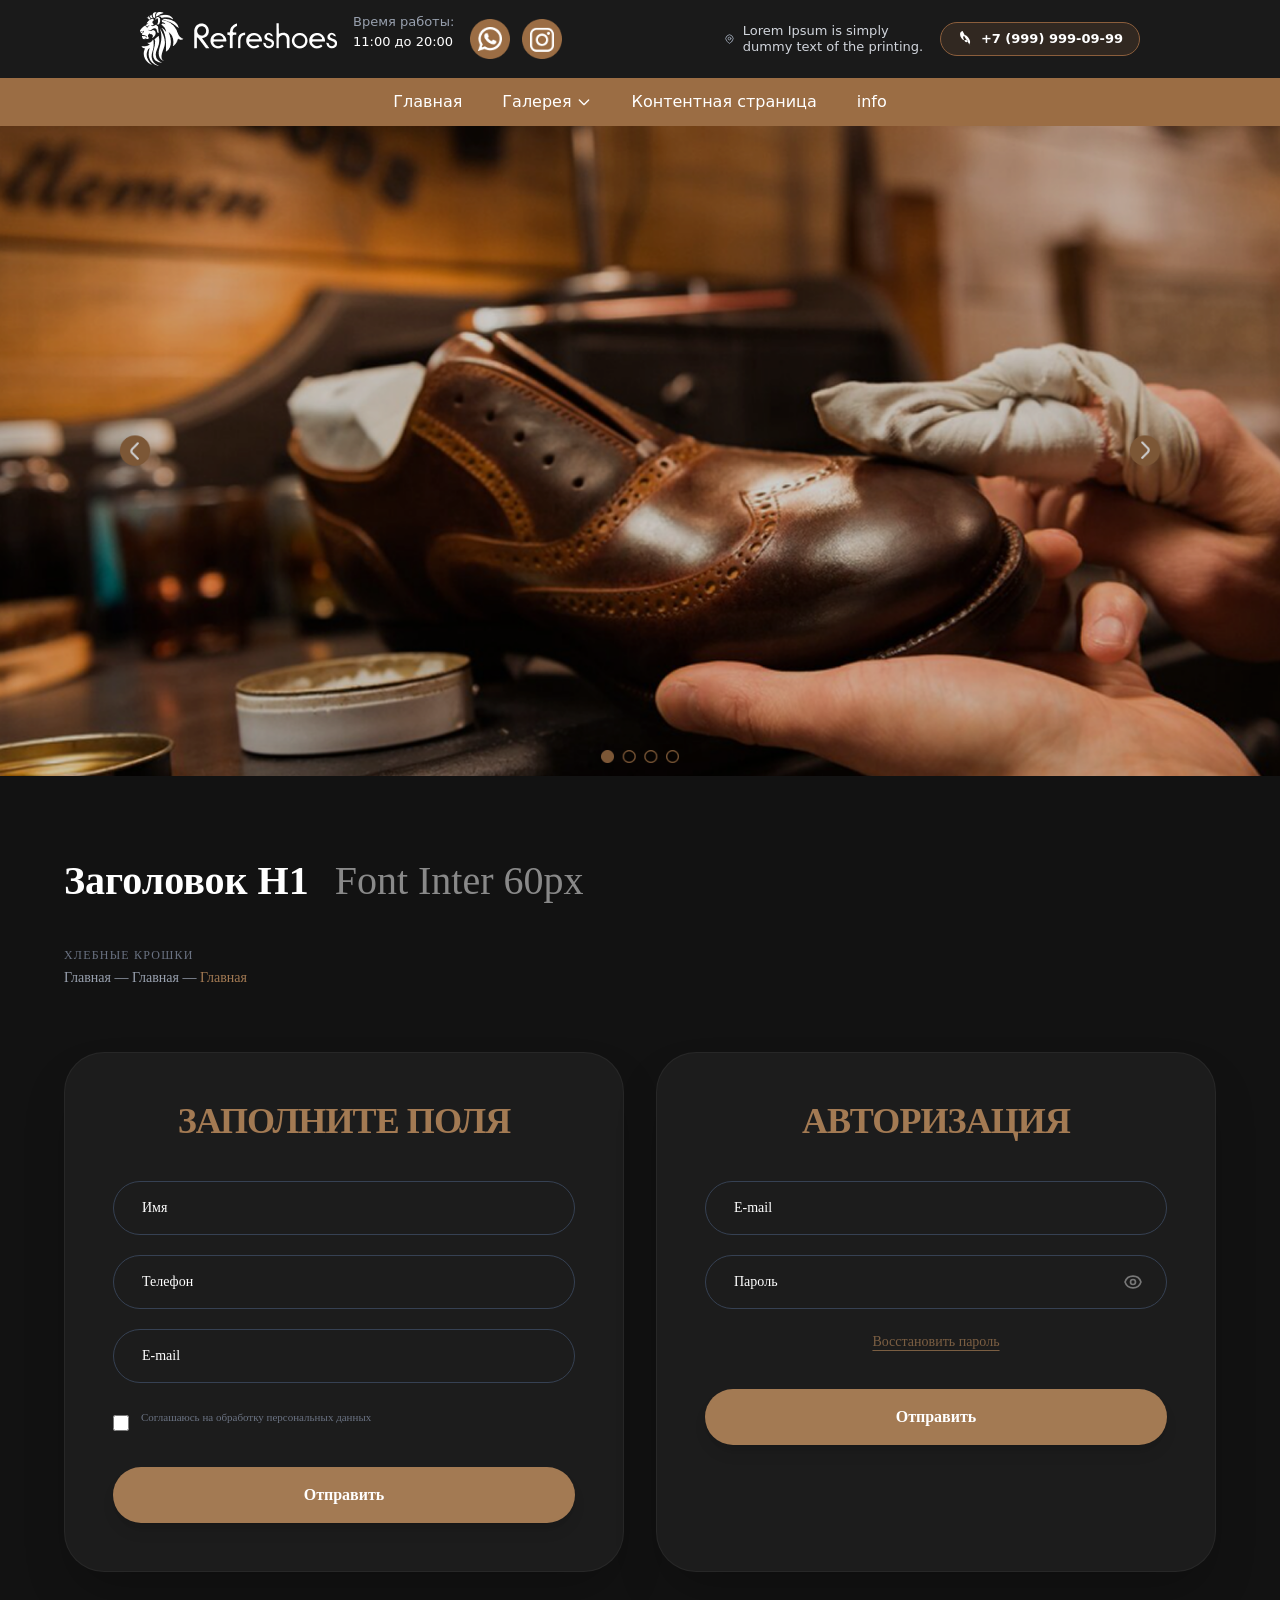
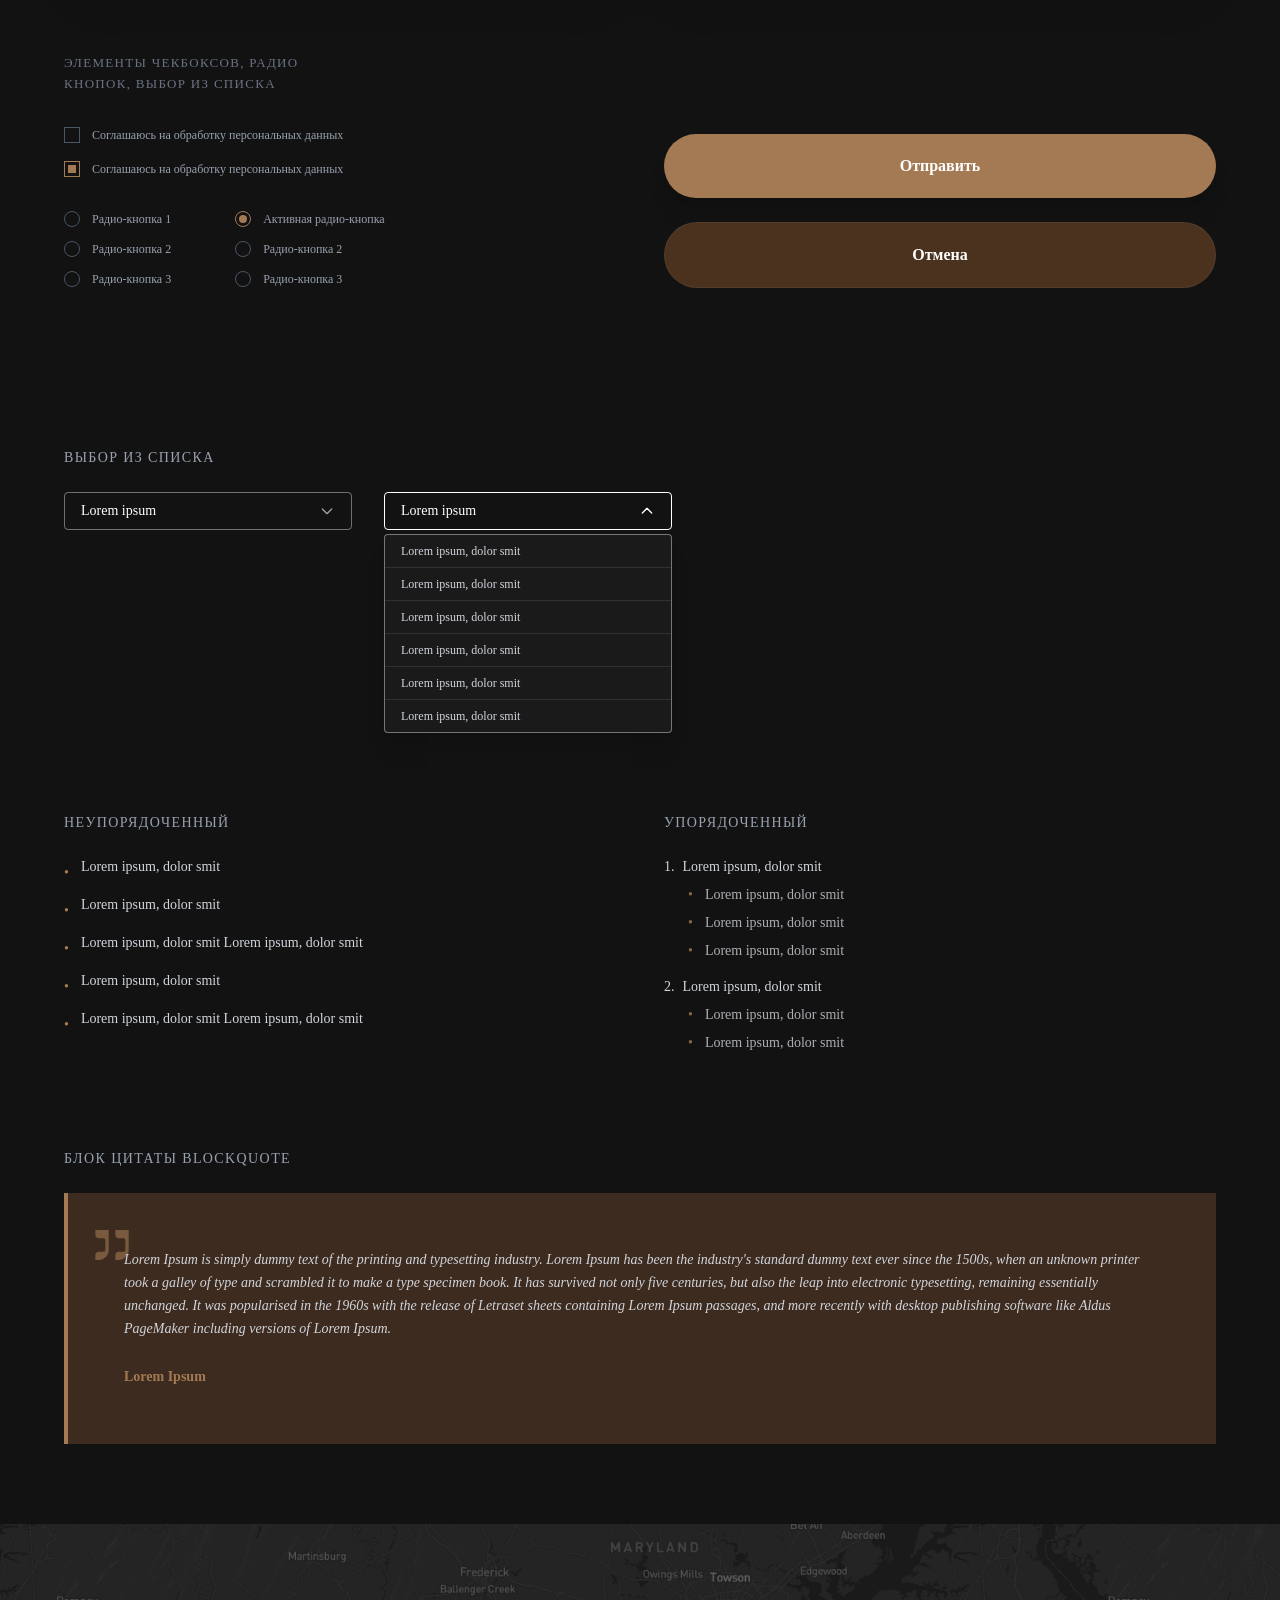
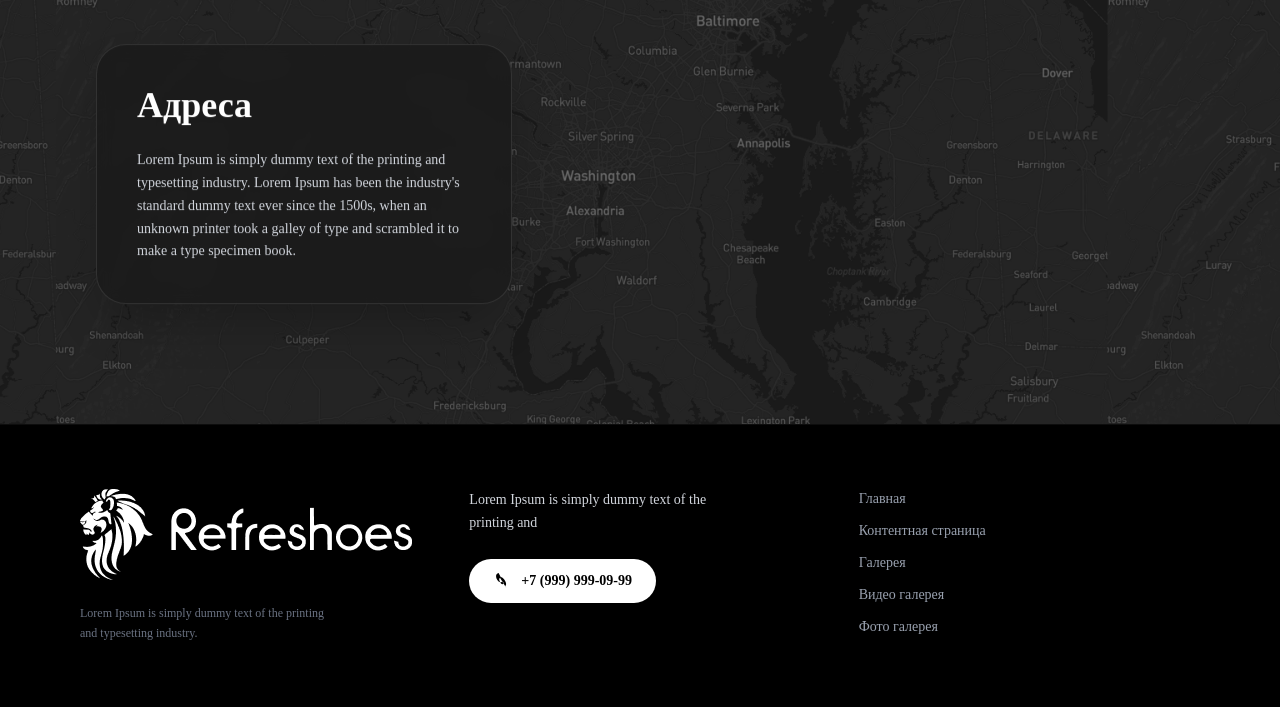
==== commit bd6a8400: "sectilm" ====
--- a/index.html
+++ b/index.html
@@ -23,11 +23,11 @@
         </div>
 
         <div class="flex space-x-3 items-center">
-            <a href="#" class="w-10 h-10 border border-gray-600 rounded-full flex items-center justify-center hover:bg-gray-700">
-                <span class="text-[10px]"><img src="./src/Group 1100.png" alt=""></span>
+            <a href="#" class="w-10 h-10  rounded-full flex items-center justify-center hover:bg-gray-700">
+                <span class="text-[10px]"><img class="lg:block hidden" src="./src/Group 1100.png" alt=""></span>
             </a>
-            <a href="#" class="w-10 h-10 border border-gray-600 rounded-full flex items-center justify-center hover:bg-gray-700">
-                <span class="text-[10px]"><img src="./src/Group 1101.png" alt="">
+            <a href="#" class="w-10 h-10  flex items-center justify-center hover:bg-gray-700">
+                <span class="text-[10px]"><img class="lg:block hidden" src="./src/Group 1101.png" alt="">
                 </span>
             </a>
         </div></div>
@@ -302,5 +302,57 @@
 
     </div>
 </section>
+<section class="font-['Inter']">
+    
+    <div class="relative w-full h-[500px] bg-[#1a1a1a] overflow-hidden">
+        
+        <img src="./src/Group 10.png" alt="Карта" class="w-full h-full object-cover grayscale opacity-40">
+
+        <div class="absolute top-1/2 left-4 md:left-20 -translate-y-1/2 w-full max-w-md px-4">
+            <div class="bg-[#1c1c1c]/95 backdrop-blur-sm p-8 md:p-10 rounded-[30px] border border-white/10 shadow-2xl">
+                <h2 class="text-white text-4xl font-bold mb-6">Адреса</h2>
+                <p class="text-gray-300 text-sm leading-relaxed">
+                    Lorem Ipsum is simply dummy text of the printing and typesetting industry. Lorem Ipsum has been the industry's standard dummy text ever since the 1500s, when an unknown printer took a galley of type and scrambled it to make a type specimen book.
+                </p>
+            </div>
+        </div>
+    </div>
+
+    <footer class="bg-black text-white py-16 px-4 md:px-20 border-t border-white/5">
+        <div class="max-w-7xl mx-auto grid grid-cols-1 md:grid-cols-3 gap-12">
+            
+            <div class="space-y-6">
+                <div class="flex items-center space-x-4">
+                   <img src="./src/Refreshoes_LOGO копия 2.png" alt="">
+                </div>
+                <p class="text-gray-500 text-xs leading-relaxed max-w-[250px]">
+                    Lorem Ipsum is simply dummy text of the printing and typesetting industry.
+                </p>
+            </div>
+
+            <div class="space-y-6">
+                <p class="text-gray-300 text-sm leading-relaxed max-w-[280px]">
+                    Lorem Ipsum is simply dummy text of the printing and
+                </p>
+                
+                <a href="tel:+79999990999" class="inline-flex items-center space-x-3 bg-white text-black px-6 py-3 rounded-full hover:bg-gray-200 transition-all shadow-lg active:scale-95">
+                    <svg xmlns="http://www.w3.org/2000/svg" class="h-4 w-4" fill="currentColor" viewBox="0 0 24 24">
+                        <path d="M20 22.621l-3.521-6.795c-.008.004-1.974.97-2.064 1.011-2.24 1.086-6.799-7.82-4.509-8.954.058-.028 2.026-1.004 2.026-1.004l-3.571-6.879s-2.021.999-2.035 1.007c-4.861 2.544 1.515 15.283 6.441 12.652l.004.002 2.002-.985 3.521 6.795c4.772-2.319-3.238-15.549-8.294-13.104z"/>
+                    </svg>
+                    <span class="font-bold text-sm">+7 (999) 999-09-99</span>
+                </a>
+            </div>
+
+            <nav class="flex flex-col space-y-3 text-sm">
+                <a href="#" class="text-gray-400 hover:text-white transition-colors">Главная</a>
+                <a href="#" class="text-gray-400 hover:text-white transition-colors">Контентная страница</a>
+                <a href="#" class="text-gray-400 hover:text-white transition-colors">Галерея</a>
+                <a href="#" class="text-gray-400 hover:text-white transition-colors">Видео галерея</a>
+                <a href="#" class="text-gray-400 hover:text-white transition-colors">Фото галерея</a>
+            </nav>
+
+        </div>
+    </footer>
+</section>
 </body>
 </html>
--- a/src/output.css
+++ b/src/output.css
@@ -19,14 +19,18 @@
     --color-black: #000;
     --color-white: #fff;
     --spacing: 0.25rem;
+    --container-md: 28rem;
     --container-2xl: 42rem;
     --container-6xl: 72rem;
+    --container-7xl: 80rem;
     --text-xs: 0.75rem;
     --text-xs--line-height: calc(1 / 0.75);
     --text-sm: 0.875rem;
     --text-sm--line-height: calc(1.25 / 0.875);
     --text-xl: 1.25rem;
     --text-xl--line-height: calc(1.75 / 1.25);
+    --text-2xl: 1.5rem;
+    --text-2xl--line-height: calc(2 / 1.5);
     --text-3xl: 1.875rem;
     --text-3xl--line-height: calc(2.25 / 1.875);
     --text-4xl: 2.25rem;
@@ -42,6 +46,8 @@
     --leading-relaxed: 1.625;
     --radius-sm: 0.25rem;
     --radius-lg: 0.5rem;
+    --blur-sm: 8px;
+    --blur-md: 12px;
     --default-transition-duration: 150ms;
     --default-transition-timing-function: cubic-bezier(0.4, 0, 0.2, 1);
     --default-font-family: var(--font-sans);
@@ -317,6 +323,9 @@
   .inline-block {
     display: inline-block;
   }
+  .inline-flex {
+    display: inline-flex;
+  }
   .table {
     display: table;
   }
@@ -392,12 +401,21 @@
   .max-w-6xl {
     max-width: var(--container-6xl);
   }
+  .max-w-7xl {
+    max-width: var(--container-7xl);
+  }
   .max-w-\[200\] {
     max-width: 200;
   }
   .max-w-\[200px\] {
     max-width: 200px;
   }
+  .max-w-\[250px\] {
+    max-width: 250px;
+  }
+  .max-w-\[280px\] {
+    max-width: 280px;
+  }
   .max-w-\[1000px\] {
     max-width: 1000px;
   }
@@ -412,6 +430,9 @@
   }
   .max-w-\[10670px\] {
     max-width: 10670px;
+  }
+  .max-w-md {
+    max-width: var(--container-md);
   }
   .border-collapse {
     border-collapse: collapse;
@@ -550,6 +571,13 @@
       margin-inline-end: calc(calc(var(--spacing) * 3) * calc(1 - var(--tw-space-x-reverse)));
     }
   }
+  .space-x-4 {
+    :where(& > :not(:last-child)) {
+      --tw-space-x-reverse: 0;
+      margin-inline-start: calc(calc(var(--spacing) * 4) * var(--tw-space-x-reverse));
+      margin-inline-end: calc(calc(var(--spacing) * 4) * calc(1 - var(--tw-space-x-reverse)));
+    }
+  }
   .space-x-10 {
     :where(& > :not(:last-child)) {
       --tw-space-x-reverse: 0;
@@ -563,6 +591,9 @@
   .rounded {
     border-radius: 0.25rem;
   }
+  .rounded-\[30px\] {
+    border-radius: 30px;
+  }
   .rounded-\[40px\] {
     border-radius: 40px;
   }
@@ -578,6 +609,10 @@
   .border {
     border-style: var(--tw-border-style);
     border-width: 1px;
+  }
+  .border-t {
+    border-top-style: var(--tw-border-style);
+    border-top-width: 1px;
   }
   .border-b {
     border-bottom-style: var(--tw-border-style);
@@ -632,9 +667,15 @@
   .bg-\[\#1a1a1a\] {
     background-color: #1a1a1a;
   }
+  .bg-\[\#1a1a1a\]\/90 {
+    background-color: color-mix(in oklab, #1a1a1a 90%, transparent);
+  }
   .bg-\[\#1c1c1c\] {
     background-color: #1c1c1c;
   }
+  .bg-\[\#1c1c1c\]\/95 {
+    background-color: color-mix(in oklab, #1c1c1c 95%, transparent);
+  }
   .bg-\[\#3d2b1f\] {
     background-color: #3d2b1f;
   }
@@ -652,6 +693,9 @@
   }
   .bg-\[\#121212\] {
     background-color: #121212;
+  }
+  .bg-\[\#242424\] {
+    background-color: #242424;
   }
   .bg-\[\#a37a53\] {
     background-color: #a37a53;
@@ -686,6 +730,12 @@
   .bg-white {
     background-color: var(--color-white);
   }
+  .bg-white\/10 {
+    background-color: color-mix(in srgb, #fff 10%, transparent);
+    @supports (color: color-mix(in lab, red, red)) {
+      background-color: color-mix(in oklab, var(--color-white) 10%, transparent);
+    }
+  }
   .bg-white\/20 {
     background-color: color-mix(in srgb, #fff 20%, transparent);
     @supports (color: color-mix(in lab, red, red)) {
@@ -698,6 +748,33 @@
       background-color: color-mix(in oklab, var(--color-white) 30%, transparent);
     }
   }
+  .bg-\[url\(\"\"\)\] {
+    background-image: url("");
+  }
+  .bg-\[url\(\"\.\/\"\)\] {
+    background-image: url("./");
+  }
+  .bg-\[url\(\'\'\)\] {
+    background-image: url('');
+  }
+  .bg-\[url\(\'\.\/\'\)\] {
+    background-image: url('./');
+  }
+  .bg-\[url\(\'ТВОЙ_ПУТЬ_К_КАРТЕ\'\)\] {
+    background-image: url('ТВОЙ_ПУТЬ_К_КАРТЕ');
+  }
+  .bg-\[url\(\)\] {
+    background-image: url();
+  }
+  .bg-cover {
+    background-size: cover;
+  }
+  .bg-center {
+    background-position: center;
+  }
+  .object-contain {
+    object-fit: contain;
+  }
   .object-cover {
     object-fit: cover;
   }
@@ -713,6 +790,9 @@
   .px-4 {
     padding-inline: calc(var(--spacing) * 4);
   }
+  .px-6 {
+    padding-inline: calc(var(--spacing) * 6);
+  }
   .px-7 {
     padding-inline: calc(var(--spacing) * 7);
   }
@@ -754,6 +834,10 @@
   }
   .font-\[\'Inter\'\] {
     font-family: 'Inter';
+  }
+  .text-2xl {
+    font-size: var(--text-2xl);
+    line-height: var(--tw-leading, var(--text-2xl--line-height));
   }
   .text-3xl {
     font-size: var(--text-3xl);
@@ -832,6 +916,9 @@
   .text-\[\#a37a53\] {
     color: #a37a53;
   }
+  .text-black {
+    color: var(--color-black);
+  }
   .text-gray-300 {
     color: var(--color-gray-300);
   }
@@ -899,6 +986,27 @@
   .outline {
     outline-style: var(--tw-outline-style);
     outline-width: 1px;
+  }
+  .grayscale {
+    --tw-grayscale: grayscale(100%);
+    filter: var(--tw-blur,) var(--tw-brightness,) var(--tw-contrast,) var(--tw-grayscale,) var(--tw-hue-rotate,) var(--tw-invert,) var(--tw-saturate,) var(--tw-sepia,) var(--tw-drop-shadow,);
+  }
+  .filter {
+    filter: var(--tw-blur,) var(--tw-brightness,) var(--tw-contrast,) var(--tw-grayscale,) var(--tw-hue-rotate,) var(--tw-invert,) var(--tw-saturate,) var(--tw-sepia,) var(--tw-drop-shadow,);
+  }
+  .backdrop-blur-md {
+    --tw-backdrop-blur: blur(var(--blur-md));
+    -webkit-backdrop-filter: var(--tw-backdrop-blur,) var(--tw-backdrop-brightness,) var(--tw-backdrop-contrast,) var(--tw-backdrop-grayscale,) var(--tw-backdrop-hue-rotate,) var(--tw-backdrop-invert,) var(--tw-backdrop-opacity,) var(--tw-backdrop-saturate,) var(--tw-backdrop-sepia,);
+    backdrop-filter: var(--tw-backdrop-blur,) var(--tw-backdrop-brightness,) var(--tw-backdrop-contrast,) var(--tw-backdrop-grayscale,) var(--tw-backdrop-hue-rotate,) var(--tw-backdrop-invert,) var(--tw-backdrop-opacity,) var(--tw-backdrop-saturate,) var(--tw-backdrop-sepia,);
+  }
+  .backdrop-blur-sm {
+    --tw-backdrop-blur: blur(var(--blur-sm));
+    -webkit-backdrop-filter: var(--tw-backdrop-blur,) var(--tw-backdrop-brightness,) var(--tw-backdrop-contrast,) var(--tw-backdrop-grayscale,) var(--tw-backdrop-hue-rotate,) var(--tw-backdrop-invert,) var(--tw-backdrop-opacity,) var(--tw-backdrop-saturate,) var(--tw-backdrop-sepia,);
+    backdrop-filter: var(--tw-backdrop-blur,) var(--tw-backdrop-brightness,) var(--tw-backdrop-contrast,) var(--tw-backdrop-grayscale,) var(--tw-backdrop-hue-rotate,) var(--tw-backdrop-invert,) var(--tw-backdrop-opacity,) var(--tw-backdrop-saturate,) var(--tw-backdrop-sepia,);
+  }
+  .backdrop-filter {
+    -webkit-backdrop-filter: var(--tw-backdrop-blur,) var(--tw-backdrop-brightness,) var(--tw-backdrop-contrast,) var(--tw-backdrop-grayscale,) var(--tw-backdrop-hue-rotate,) var(--tw-backdrop-invert,) var(--tw-backdrop-opacity,) var(--tw-backdrop-saturate,) var(--tw-backdrop-sepia,);
+    backdrop-filter: var(--tw-backdrop-blur,) var(--tw-backdrop-brightness,) var(--tw-backdrop-contrast,) var(--tw-backdrop-grayscale,) var(--tw-backdrop-hue-rotate,) var(--tw-backdrop-invert,) var(--tw-backdrop-opacity,) var(--tw-backdrop-saturate,) var(--tw-backdrop-sepia,);
   }
   .transition {
     transition-property: color, background-color, border-color, outline-color, text-decoration-color, fill, stroke, --tw-gradient-from, --tw-gradient-via, --tw-gradient-to, opacity, box-shadow, transform, translate, scale, rotate, filter, -webkit-backdrop-filter, backdrop-filter, display, content-visibility, overlay, pointer-events;
@@ -997,6 +1105,13 @@
       }
     }
   }
+  .hover\:bg-gray-200 {
+    &:hover {
+      @media (hover: hover) {
+        background-color: var(--color-gray-200);
+      }
+    }
+  }
   .hover\:bg-gray-700 {
     &:hover {
       @media (hover: hover) {
@@ -1068,11 +1183,24 @@
       border-color: #a37a53;
     }
   }
+  .active\:scale-95 {
+    &:active {
+      --tw-scale-x: 95%;
+      --tw-scale-y: 95%;
+      --tw-scale-z: 95%;
+      scale: var(--tw-scale-x) var(--tw-scale-y);
+    }
+  }
   .active\:scale-\[0\.98\] {
     &:active {
       scale: 0.98;
     }
   }
+  .md\:left-20 {
+    @media (width >= 48rem) {
+      left: calc(var(--spacing) * 20);
+    }
+  }
   .md\:inline {
     @media (width >= 48rem) {
       display: inline;
@@ -1103,6 +1231,11 @@
       flex-direction: row;
     }
   }
+  .md\:p-10 {
+    @media (width >= 48rem) {
+      padding: calc(var(--spacing) * 10);
+    }
+  }
   .md\:p-12 {
     @media (width >= 48rem) {
       padding: calc(var(--spacing) * 12);
@@ -1116,6 +1249,11 @@
   .md\:px-10 {
     @media (width >= 48rem) {
       padding-inline: calc(var(--spacing) * 10);
+    }
+  }
+  .md\:px-20 {
+    @media (width >= 48rem) {
+      padding-inline: calc(var(--spacing) * 20);
     }
   }
   .md\:text-4xl {
@@ -1261,6 +1399,95 @@
   syntax: "*";
   inherits: false;
   initial-value: solid;
+}
+@property --tw-blur {
+  syntax: "*";
+  inherits: false;
+}
+@property --tw-brightness {
+  syntax: "*";
+  inherits: false;
+}
+@property --tw-contrast {
+  syntax: "*";
+  inherits: false;
+}
+@property --tw-grayscale {
+  syntax: "*";
+  inherits: false;
+}
+@property --tw-hue-rotate {
+  syntax: "*";
+  inherits: false;
+}
+@property --tw-invert {
+  syntax: "*";
+  inherits: false;
+}
+@property --tw-opacity {
+  syntax: "*";
+  inherits: false;
+}
+@property --tw-saturate {
+  syntax: "*";
+  inherits: false;
+}
+@property --tw-sepia {
+  syntax: "*";
+  inherits: false;
+}
+@property --tw-drop-shadow {
+  syntax: "*";
+  inherits: false;
+}
+@property --tw-drop-shadow-color {
+  syntax: "*";
+  inherits: false;
+}
+@property --tw-drop-shadow-alpha {
+  syntax: "<percentage>";
+  inherits: false;
+  initial-value: 100%;
+}
+@property --tw-drop-shadow-size {
+  syntax: "*";
+  inherits: false;
+}
+@property --tw-backdrop-blur {
+  syntax: "*";
+  inherits: false;
+}
+@property --tw-backdrop-brightness {
+  syntax: "*";
+  inherits: false;
+}
+@property --tw-backdrop-contrast {
+  syntax: "*";
+  inherits: false;
+}
+@property --tw-backdrop-grayscale {
+  syntax: "*";
+  inherits: false;
+}
+@property --tw-backdrop-hue-rotate {
+  syntax: "*";
+  inherits: false;
+}
+@property --tw-backdrop-invert {
+  syntax: "*";
+  inherits: false;
+}
+@property --tw-backdrop-opacity {
+  syntax: "*";
+  inherits: false;
+}
+@property --tw-backdrop-saturate {
+  syntax: "*";
+  inherits: false;
+}
+@property --tw-backdrop-sepia {
+  syntax: "*";
+  inherits: false;
 }
 @property --tw-duration {
   syntax: "*";
@@ -1308,6 +1535,28 @@
       --tw-ring-offset-color: #fff;
       --tw-ring-offset-shadow: 0 0 #0000;
       --tw-outline-style: solid;
+      --tw-blur: initial;
+      --tw-brightness: initial;
+      --tw-contrast: initial;
+      --tw-grayscale: initial;
+      --tw-hue-rotate: initial;
+      --tw-invert: initial;
+      --tw-opacity: initial;
+      --tw-saturate: initial;
+      --tw-sepia: initial;
+      --tw-drop-shadow: initial;
+      --tw-drop-shadow-color: initial;
+      --tw-drop-shadow-alpha: 100%;
+      --tw-drop-shadow-size: initial;
+      --tw-backdrop-blur: initial;
+      --tw-backdrop-brightness: initial;
+      --tw-backdrop-contrast: initial;
+      --tw-backdrop-grayscale: initial;
+      --tw-backdrop-hue-rotate: initial;
+      --tw-backdrop-invert: initial;
+      --tw-backdrop-opacity: initial;
+      --tw-backdrop-saturate: initial;
+      --tw-backdrop-sepia: initial;
       --tw-duration: initial;
       --tw-scale-x: 1;
       --tw-scale-y: 1;
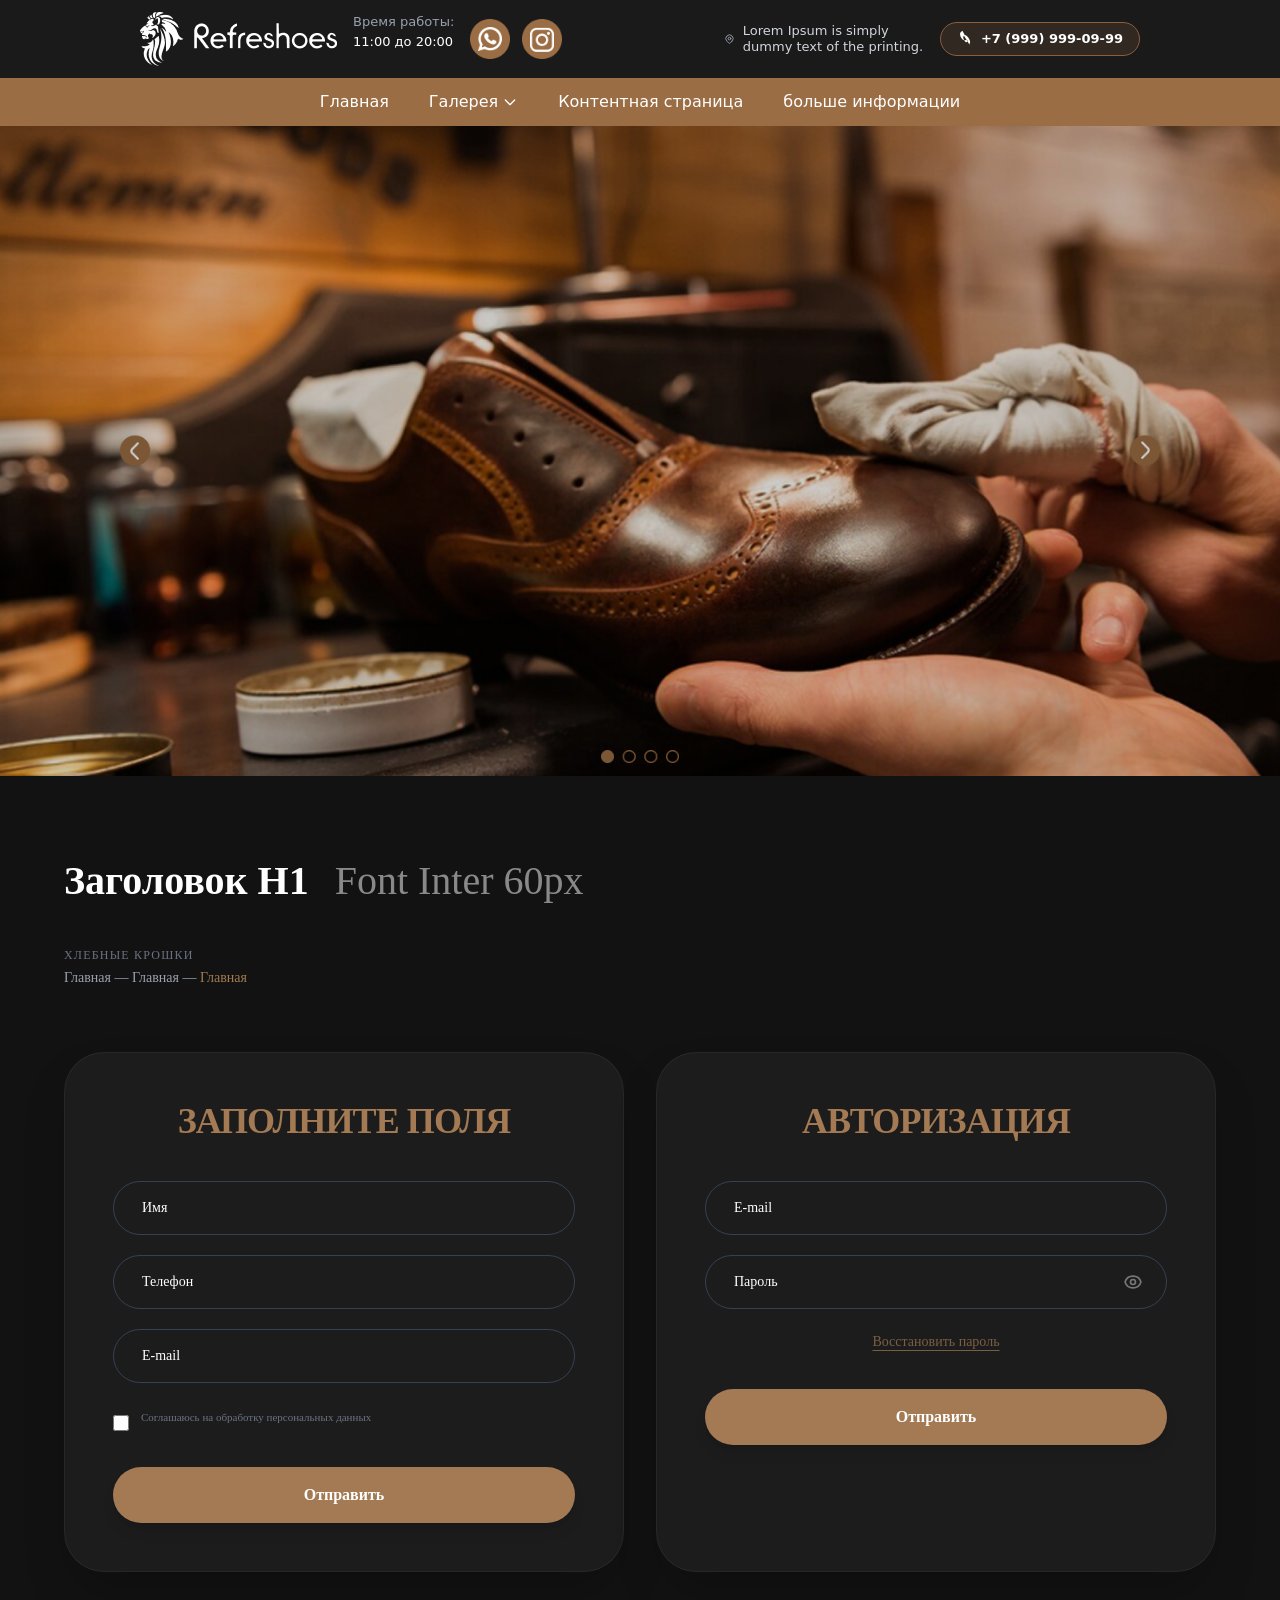
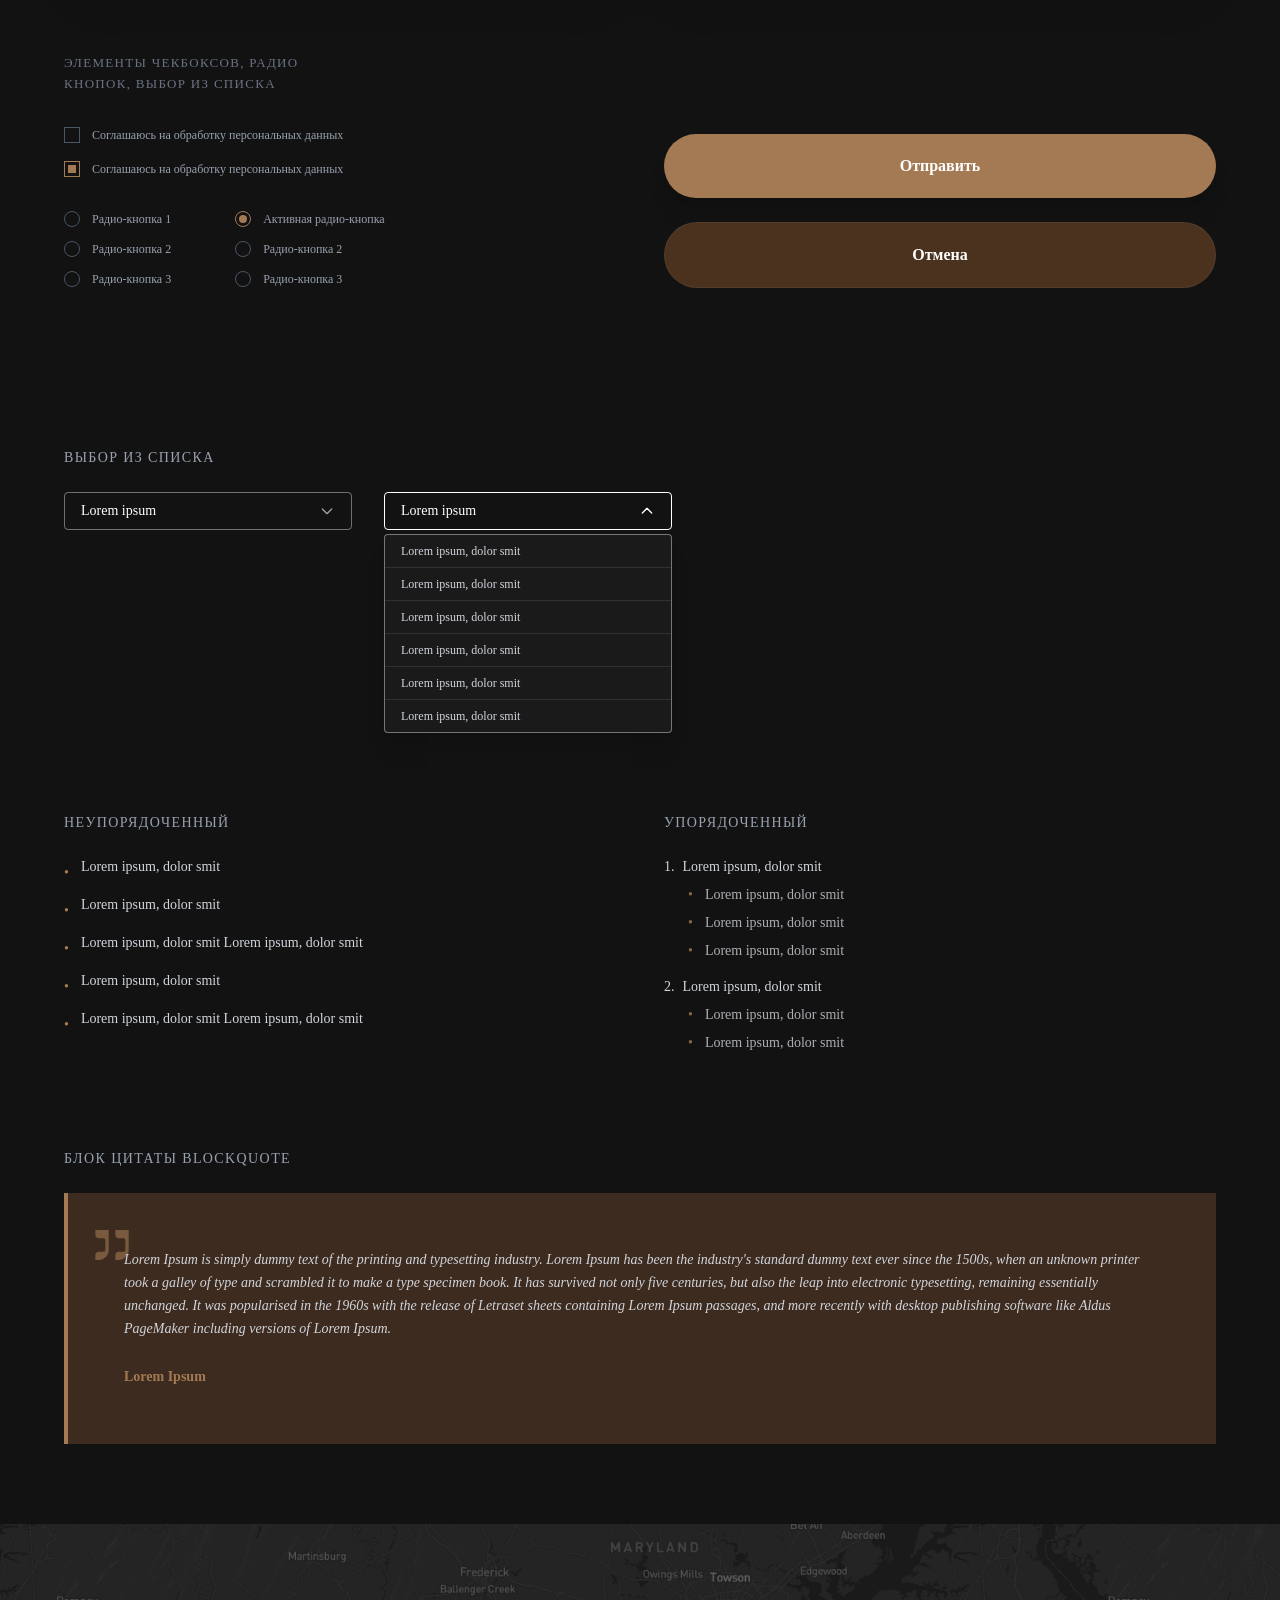
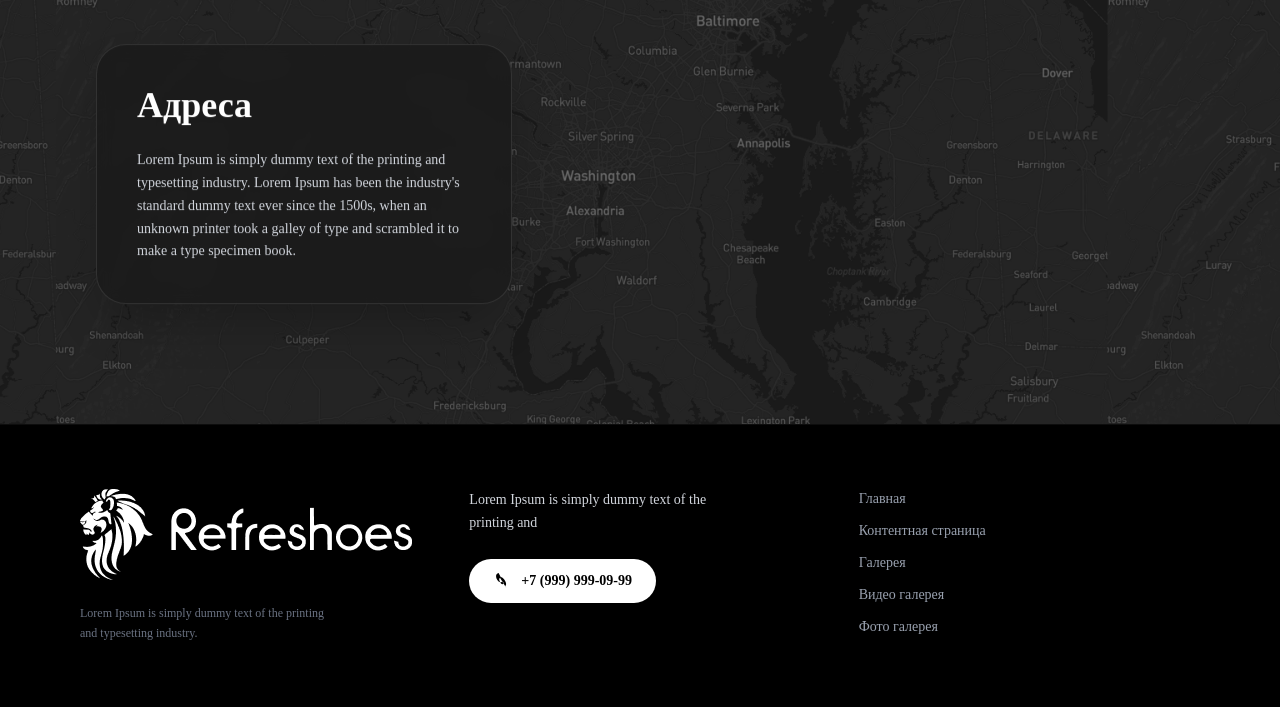
==== commit 72cbdf6c: "secr" ====
--- a/index.html
+++ b/index.html
@@ -51,13 +51,13 @@
     <nav class="bg-[#9B6D44] text-white flex justify-center space-x-10 py-3 shadow-md">
         <a href="#" class="hover:text-gray-200 transition">Главная</a>
         <div class="flex items-center space-x-1 cursor-pointer hover:text-gray-200 transition">
-            <span>Галерея</span>
+             <a href="./src/s2.html" class="hover:text-gray-200 transition">Галерея</a>
             <svg xmlns="http://www.w3.org/2000/svg" class="h-4 w-4" fill="none" viewBox="0 0 24 24" stroke="currentColor">
                 <path stroke-linecap="round" stroke-linejoin="round" stroke-width="2" d="M19 9l-7 7-7-7" />
             </svg>
         </div>
-        <a href="#" class="hover:text-gray-200 transition">Контентная страница</a>
-         <a href="#" class="hover:text-gray-200 transition">info</a>
+        <a href="./src/s3.html" class="hover:text-gray-200 transition">Контентная страница</a>
+         <a href="./src/s4.html" class="hover:text-gray-200 transition">больше информации</a>
     </nav>
 
     <section class="relative w-full h-[500px] md:h-[650px] overflow-hidden">
--- a/src/output.css
+++ b/src/output.css
@@ -16,6 +16,7 @@
     --color-gray-500: oklch(55.1% 0.027 264.364);
     --color-gray-600: oklch(44.6% 0.03 256.802);
     --color-gray-700: oklch(37.3% 0.034 259.733);
+    --color-gray-800: oklch(27.8% 0.033 256.848);
     --color-black: #000;
     --color-white: #fff;
     --spacing: 0.25rem;
@@ -40,14 +41,19 @@
     --font-weight-semibold: 600;
     --font-weight-bold: 700;
     --tracking-tight: -0.025em;
+    --tracking-wide: 0.025em;
     --tracking-wider: 0.05em;
     --tracking-widest: 0.1em;
     --leading-tight: 1.25;
     --leading-relaxed: 1.625;
     --radius-sm: 0.25rem;
     --radius-lg: 0.5rem;
+    --radius-xl: 0.75rem;
+    --radius-2xl: 1rem;
+    --ease-out: cubic-bezier(0, 0, 0.2, 1);
     --blur-sm: 8px;
     --blur-md: 12px;
+    --aspect-video: 16 / 9;
     --default-transition-duration: 150ms;
     --default-transition-timing-function: cubic-bezier(0.4, 0, 0.2, 1);
     --default-font-family: var(--font-sans);
@@ -212,6 +218,9 @@
   .inset-0 {
     inset: calc(var(--spacing) * 0);
   }
+  .inset-x-4 {
+    inset-inline: calc(var(--spacing) * 4);
+  }
   .top-1 {
     top: calc(var(--spacing) * 1);
   }
@@ -221,6 +230,24 @@
   .top-8 {
     top: calc(var(--spacing) * 8);
   }
+  .top-\[-00px\] {
+    top: -00px;
+  }
+  .top-\[-700px\] {
+    top: -700px;
+  }
+  .top-\[-900px\] {
+    top: -900px;
+  }
+  .top-\[-1200px\] {
+    top: -1200px;
+  }
+  .top-\[1200px\] {
+    top: 1200px;
+  }
+  .top-full {
+    top: 100%;
+  }
   .right-4 {
     right: calc(var(--spacing) * 4);
   }
@@ -230,6 +257,12 @@
   .bottom-6 {
     bottom: calc(var(--spacing) * 6);
   }
+  .bottom-10 {
+    bottom: calc(var(--spacing) * 10);
+  }
+  .left-0 {
+    left: calc(var(--spacing) * 0);
+  }
   .left-1 {
     left: calc(var(--spacing) * 1);
   }
@@ -242,8 +275,17 @@
   .left-6 {
     left: calc(var(--spacing) * 6);
   }
+  .left-\[500px\] {
+    left: 500px;
+  }
+  .left-\[700px\] {
+    left: 700px;
+  }
   .z-10 {
     z-index: 10;
+  }
+  .z-50 {
+    z-index: 50;
   }
   .container {
     width: 100%;
@@ -284,6 +326,15 @@
   .mt-12 {
     margin-top: calc(var(--spacing) * 12);
   }
+  .mt-16 {
+    margin-top: calc(var(--spacing) * 16);
+  }
+  .mt-\[20px\] {
+    margin-top: 20px;
+  }
+  .mt-\[30px\] {
+    margin-top: 30px;
+  }
   .mb-3 {
     margin-bottom: calc(var(--spacing) * 3);
   }
@@ -311,6 +362,9 @@
   .ml-4 {
     margin-left: calc(var(--spacing) * 4);
   }
+  .block {
+    display: block;
+  }
   .flex {
     display: flex;
   }
@@ -329,12 +383,21 @@
   .table {
     display: table;
   }
+  .aspect-\[4\/3\] {
+    aspect-ratio: 4/3;
+  }
+  .aspect-video {
+    aspect-ratio: var(--aspect-video);
+  }
   .h-1 {
     height: calc(var(--spacing) * 1);
   }
   .h-2 {
     height: calc(var(--spacing) * 2);
   }
+  .h-2\.5 {
+    height: calc(var(--spacing) * 2.5);
+  }
   .h-3 {
     height: calc(var(--spacing) * 3);
   }
@@ -353,21 +416,36 @@
   .h-10 {
     height: calc(var(--spacing) * 10);
   }
+  .h-11 {
+    height: calc(var(--spacing) * 11);
+  }
   .h-12 {
     height: calc(var(--spacing) * 12);
   }
   .h-56 {
     height: calc(var(--spacing) * 56);
   }
+  .h-64 {
+    height: calc(var(--spacing) * 64);
+  }
+  .h-80 {
+    height: calc(var(--spacing) * 80);
+  }
   .h-\[500px\] {
     height: 500px;
   }
   .h-full {
     height: 100%;
   }
+  .max-h-full {
+    max-height: 100%;
+  }
   .w-2 {
     width: calc(var(--spacing) * 2);
   }
+  .w-2\.5 {
+    width: calc(var(--spacing) * 2.5);
+  }
   .w-3 {
     width: calc(var(--spacing) * 3);
   }
@@ -389,9 +467,18 @@
   .w-12 {
     width: calc(var(--spacing) * 12);
   }
+  .w-16 {
+    width: calc(var(--spacing) * 16);
+  }
   .w-20 {
     width: calc(var(--spacing) * 20);
   }
+  .w-48 {
+    width: calc(var(--spacing) * 48);
+  }
+  .w-56 {
+    width: calc(var(--spacing) * 56);
+  }
   .w-full {
     width: 100%;
   }
@@ -404,6 +491,9 @@
   .max-w-7xl {
     max-width: var(--container-7xl);
   }
+  .max-w-300 {
+    max-width: calc(var(--spacing) * 300);
+  }
   .max-w-\[200\] {
     max-width: 200;
   }
@@ -428,8 +518,14 @@
   .max-w-\[1100px\] {
     max-width: 1100px;
   }
+  .max-w-\[1200px\] {
+    max-width: 1200px;
+  }
   .max-w-\[10670px\] {
     max-width: 10670px;
+  }
+  .max-w-full {
+    max-width: 100%;
   }
   .max-w-md {
     max-width: var(--container-md);
@@ -453,6 +549,21 @@
     --tw-translate-y: calc(calc(1 / 2 * 100%) * -1);
     translate: var(--tw-translate-x) var(--tw-translate-y);
   }
+  .scale-105 {
+    --tw-scale-x: 105%;
+    --tw-scale-y: 105%;
+    --tw-scale-z: 105%;
+    scale: var(--tw-scale-x) var(--tw-scale-y);
+  }
+  .scale-110 {
+    --tw-scale-x: 110%;
+    --tw-scale-y: 110%;
+    --tw-scale-z: 110%;
+    scale: var(--tw-scale-x) var(--tw-scale-y);
+  }
+  .transform {
+    transform: var(--tw-rotate-x,) var(--tw-rotate-y,) var(--tw-rotate-z,) var(--tw-skew-x,) var(--tw-skew-y,);
+  }
   .cursor-pointer {
     cursor: pointer;
   }
@@ -494,6 +605,9 @@
   }
   .gap-8 {
     gap: calc(var(--spacing) * 8);
+  }
+  .gap-10 {
+    gap: calc(var(--spacing) * 10);
   }
   .gap-12 {
     gap: calc(var(--spacing) * 12);
@@ -550,6 +664,9 @@
       margin-block-end: calc(calc(var(--spacing) * 8) * calc(1 - var(--tw-space-y-reverse)));
     }
   }
+  .gap-x-10 {
+    column-gap: calc(var(--spacing) * 10);
+  }
   .space-x-1 {
     :where(& > :not(:last-child)) {
       --tw-space-x-reverse: 0;
@@ -578,6 +695,13 @@
       margin-inline-end: calc(calc(var(--spacing) * 4) * calc(1 - var(--tw-space-x-reverse)));
     }
   }
+  .space-x-6 {
+    :where(& > :not(:last-child)) {
+      --tw-space-x-reverse: 0;
+      margin-inline-start: calc(calc(var(--spacing) * 6) * var(--tw-space-x-reverse));
+      margin-inline-end: calc(calc(var(--spacing) * 6) * calc(1 - var(--tw-space-x-reverse)));
+    }
+  }
   .space-x-10 {
     :where(& > :not(:last-child)) {
       --tw-space-x-reverse: 0;
@@ -585,12 +709,21 @@
       margin-inline-end: calc(calc(var(--spacing) * 10) * calc(1 - var(--tw-space-x-reverse)));
     }
   }
+  .gap-y-16 {
+    row-gap: calc(var(--spacing) * 16);
+  }
   .overflow-hidden {
     overflow: hidden;
   }
   .rounded {
     border-radius: 0.25rem;
   }
+  .rounded-2xl {
+    border-radius: var(--radius-2xl);
+  }
+  .rounded-\[25px\] {
+    border-radius: 25px;
+  }
   .rounded-\[30px\] {
     border-radius: 30px;
   }
@@ -605,11 +738,18 @@
   }
   .rounded-sm {
     border-radius: var(--radius-sm);
+  }
+  .rounded-xl {
+    border-radius: var(--radius-xl);
   }
   .border {
     border-style: var(--tw-border-style);
     border-width: 1px;
   }
+  .border-4 {
+    border-style: var(--tw-border-style);
+    border-width: 4px;
+  }
   .border-t {
     border-top-style: var(--tw-border-style);
     border-top-width: 1px;
@@ -624,6 +764,9 @@
   }
   .border-\[\#8b5e3c\] {
     border-color: #8b5e3c;
+  }
+  .border-\[\#9B6D44\] {
+    border-color: #9B6D44;
   }
   .border-\[\#a37a53\] {
     border-color: #a37a53;
@@ -691,6 +834,9 @@
   .bg-\[\#9B6D44\] {
     background-color: #9B6D44;
   }
+  .bg-\[\#9B6D44\]\/20 {
+    background-color: color-mix(in oklab, #9B6D44 20%, transparent);
+  }
   .bg-\[\#121212\] {
     background-color: #121212;
   }
@@ -702,6 +848,9 @@
   }
   .bg-\[\#f9f9f9\] {
     background-color: #f9f9f9;
+  }
+  .bg-\[\#ff0000\] {
+    background-color: #ff0000;
   }
   .bg-\[bg-\[\#1a1a1a\]\] {
     background-color: bg-[#1a1a1a];
@@ -721,8 +870,17 @@
       background-color: color-mix(in oklab, var(--color-black) 20%, transparent);
     }
   }
+  .bg-black\/30 {
+    background-color: color-mix(in srgb, #000 30%, transparent);
+    @supports (color: color-mix(in lab, red, red)) {
+      background-color: color-mix(in oklab, var(--color-black) 30%, transparent);
+    }
+  }
   .bg-gray-100 {
     background-color: var(--color-gray-100);
+  }
+  .bg-gray-800 {
+    background-color: var(--color-gray-800);
   }
   .bg-transparent {
     background-color: transparent;
@@ -772,12 +930,21 @@
   .bg-center {
     background-position: center;
   }
+  .fill-current {
+    fill: currentcolor;
+  }
   .object-contain {
     object-fit: contain;
   }
   .object-cover {
     object-fit: cover;
   }
+  .p-3 {
+    padding: calc(var(--spacing) * 3);
+  }
+  .p-4 {
+    padding: calc(var(--spacing) * 4);
+  }
   .p-6 {
     padding: calc(var(--spacing) * 6);
   }
@@ -787,8 +954,14 @@
   .p-10 {
     padding: calc(var(--spacing) * 10);
   }
+  .px-2 {
+    padding-inline: calc(var(--spacing) * 2);
+  }
   .px-4 {
     padding-inline: calc(var(--spacing) * 4);
+  }
+  .px-5 {
+    padding-inline: calc(var(--spacing) * 5);
   }
   .px-6 {
     padding-inline: calc(var(--spacing) * 6);
@@ -871,6 +1044,9 @@
   .text-\[13px\] {
     font-size: 13px;
   }
+  .text-\[14px\] {
+    font-size: 14px;
+  }
   .leading-relaxed {
     --tw-leading: var(--leading-relaxed);
     line-height: var(--leading-relaxed);
@@ -899,6 +1075,10 @@
     --tw-tracking: var(--tracking-tight);
     letter-spacing: var(--tracking-tight);
   }
+  .tracking-wide {
+    --tw-tracking: var(--tracking-wide);
+    letter-spacing: var(--tracking-wide);
+  }
   .tracking-wider {
     --tw-tracking: var(--tracking-wider);
     letter-spacing: var(--tracking-wider);
@@ -913,6 +1093,9 @@
   .text-\[\#8b5e3c\] {
     color: #8b5e3c;
   }
+  .text-\[\#9B6D44\] {
+    color: #9B6D44;
+  }
   .text-\[\#a37a53\] {
     color: #a37a53;
   }
@@ -946,11 +1129,35 @@
   .underline {
     text-decoration-line: underline;
   }
+  .decoration-1 {
+    text-decoration-thickness: 1px;
+  }
   .underline-offset-4 {
     text-underline-offset: 4px;
   }
+  .underline-offset-8 {
+    text-underline-offset: 8px;
+  }
   .accent-\[\#a37a53\] {
     accent-color: #a37a53;
+  }
+  .opacity-0 {
+    opacity: 0%;
+  }
+  .opacity-1 {
+    opacity: 1%;
+  }
+  .opacity-4 {
+    opacity: 4%;
+  }
+  .opacity-5 {
+    opacity: 5%;
+  }
+  .opacity-10 {
+    opacity: 10%;
+  }
+  .opacity-30 {
+    opacity: 30%;
   }
   .opacity-40 {
     opacity: 40%;
@@ -1041,9 +1248,20 @@
     --tw-duration: 500ms;
     transition-duration: 500ms;
   }
+  .ease-out {
+    --tw-ease: var(--ease-out);
+    transition-timing-function: var(--ease-out);
+  }
   .outline-none {
     --tw-outline-style: none;
     outline-style: none;
+  }
+  .group-hover\:block {
+    &:is(:where(.group):hover *) {
+      @media (hover: hover) {
+        display: block;
+      }
+    }
   }
   .group-hover\:scale-110 {
     &:is(:where(.group):hover *) {
@@ -1055,6 +1273,20 @@
       }
     }
   }
+  .group-hover\:scale-\[1\.02\] {
+    &:is(:where(.group):hover *) {
+      @media (hover: hover) {
+        scale: 1.02;
+      }
+    }
+  }
+  .group-hover\:rotate-180 {
+    &:is(:where(.group):hover *) {
+      @media (hover: hover) {
+        rotate: 180deg;
+      }
+    }
+  }
   .group-hover\:border-\[\#a37a53\] {
     &:is(:where(.group):hover *) {
       @media (hover: hover) {
@@ -1062,6 +1294,16 @@
       }
     }
   }
+  .group-hover\:bg-black\/10 {
+    &:is(:where(.group):hover *) {
+      @media (hover: hover) {
+        background-color: color-mix(in srgb, #000 10%, transparent);
+        @supports (color: color-mix(in lab, red, red)) {
+          background-color: color-mix(in oklab, var(--color-black) 10%, transparent);
+        }
+      }
+    }
+  }
   .group-hover\:text-gray-300 {
     &:is(:where(.group):hover *) {
       @media (hover: hover) {
@@ -1069,6 +1311,13 @@
       }
     }
   }
+  .group-hover\:opacity-70 {
+    &:is(:where(.group):hover *) {
+      @media (hover: hover) {
+        opacity: 70%;
+      }
+    }
+  }
   .hover\:-translate-y-2 {
     &:hover {
       @media (hover: hover) {
@@ -1105,6 +1354,20 @@
       }
     }
   }
+  .hover\:bg-\[\#9B6D44\]\/30 {
+    &:hover {
+      @media (hover: hover) {
+        background-color: color-mix(in oklab, #9B6D44 30%, transparent);
+      }
+    }
+  }
+  .hover\:bg-\[\#b07d4e\] {
+    &:hover {
+      @media (hover: hover) {
+        background-color: #b07d4e;
+      }
+    }
+  }
   .hover\:bg-gray-200 {
     &:hover {
       @media (hover: hover) {
@@ -1116,6 +1379,13 @@
     &:hover {
       @media (hover: hover) {
         background-color: var(--color-gray-700);
+      }
+    }
+  }
+  .hover\:bg-white {
+    &:hover {
+      @media (hover: hover) {
+        background-color: var(--color-white);
       }
     }
   }
@@ -1149,6 +1419,20 @@
       }
     }
   }
+  .hover\:text-\[\#9B6D44\] {
+    &:hover {
+      @media (hover: hover) {
+        color: #9B6D44;
+      }
+    }
+  }
+  .hover\:text-black {
+    &:hover {
+      @media (hover: hover) {
+        color: var(--color-black);
+      }
+    }
+  }
   .hover\:text-gray-200 {
     &:hover {
       @media (hover: hover) {
@@ -1160,6 +1444,20 @@
     &:hover {
       @media (hover: hover) {
         color: var(--color-white);
+      }
+    }
+  }
+  .hover\:opacity-70 {
+    &:hover {
+      @media (hover: hover) {
+        opacity: 70%;
+      }
+    }
+  }
+  .hover\:opacity-80 {
+    &:hover {
+      @media (hover: hover) {
+        opacity: 80%;
       }
     }
   }
@@ -1196,6 +1494,16 @@
       scale: 0.98;
     }
   }
+  .sm\:grid-cols-2 {
+    @media (width >= 40rem) {
+      grid-template-columns: repeat(2, minmax(0, 1fr));
+    }
+  }
+  .md\:inset-x-10 {
+    @media (width >= 48rem) {
+      inset-inline: calc(var(--spacing) * 10);
+    }
+  }
   .md\:left-20 {
     @media (width >= 48rem) {
       left: calc(var(--spacing) * 20);
@@ -1282,6 +1590,11 @@
       grid-template-columns: repeat(2, minmax(0, 1fr));
     }
   }
+  .lg\:grid-cols-3 {
+    @media (width >= 64rem) {
+      grid-template-columns: repeat(3, minmax(0, 1fr));
+    }
+  }
   .xl\:flex {
     @media (width >= 80rem) {
       display: flex;
@@ -1303,6 +1616,41 @@
   inherits: false;
   initial-value: 0;
 }
+@property --tw-scale-x {
+  syntax: "*";
+  inherits: false;
+  initial-value: 1;
+}
+@property --tw-scale-y {
+  syntax: "*";
+  inherits: false;
+  initial-value: 1;
+}
+@property --tw-scale-z {
+  syntax: "*";
+  inherits: false;
+  initial-value: 1;
+}
+@property --tw-rotate-x {
+  syntax: "*";
+  inherits: false;
+}
+@property --tw-rotate-y {
+  syntax: "*";
+  inherits: false;
+}
+@property --tw-rotate-z {
+  syntax: "*";
+  inherits: false;
+}
+@property --tw-skew-x {
+  syntax: "*";
+  inherits: false;
+}
+@property --tw-skew-y {
+  syntax: "*";
+  inherits: false;
+}
 @property --tw-space-y-reverse {
   syntax: "*";
   inherits: false;
@@ -1493,20 +1841,9 @@
   syntax: "*";
   inherits: false;
 }
-@property --tw-scale-x {
-  syntax: "*";
-  inherits: false;
-  initial-value: 1;
-}
-@property --tw-scale-y {
-  syntax: "*";
-  inherits: false;
-  initial-value: 1;
-}
-@property --tw-scale-z {
-  syntax: "*";
-  inherits: false;
-  initial-value: 1;
+@property --tw-ease {
+  syntax: "*";
+  inherits: false;
 }
 @layer properties {
   @supports ((-webkit-hyphens: none) and (not (margin-trim: inline))) or ((-moz-orient: inline) and (not (color:rgb(from red r g b)))) {
@@ -1514,6 +1851,14 @@
       --tw-translate-x: 0;
       --tw-translate-y: 0;
       --tw-translate-z: 0;
+      --tw-scale-x: 1;
+      --tw-scale-y: 1;
+      --tw-scale-z: 1;
+      --tw-rotate-x: initial;
+      --tw-rotate-y: initial;
+      --tw-rotate-z: initial;
+      --tw-skew-x: initial;
+      --tw-skew-y: initial;
       --tw-space-y-reverse: 0;
       --tw-space-x-reverse: 0;
       --tw-border-style: solid;
@@ -1558,9 +1903,7 @@
       --tw-backdrop-saturate: initial;
       --tw-backdrop-sepia: initial;
       --tw-duration: initial;
-      --tw-scale-x: 1;
-      --tw-scale-y: 1;
-      --tw-scale-z: 1;
-    }
-  }
-}
+      --tw-ease: initial;
+    }
+  }
+}
